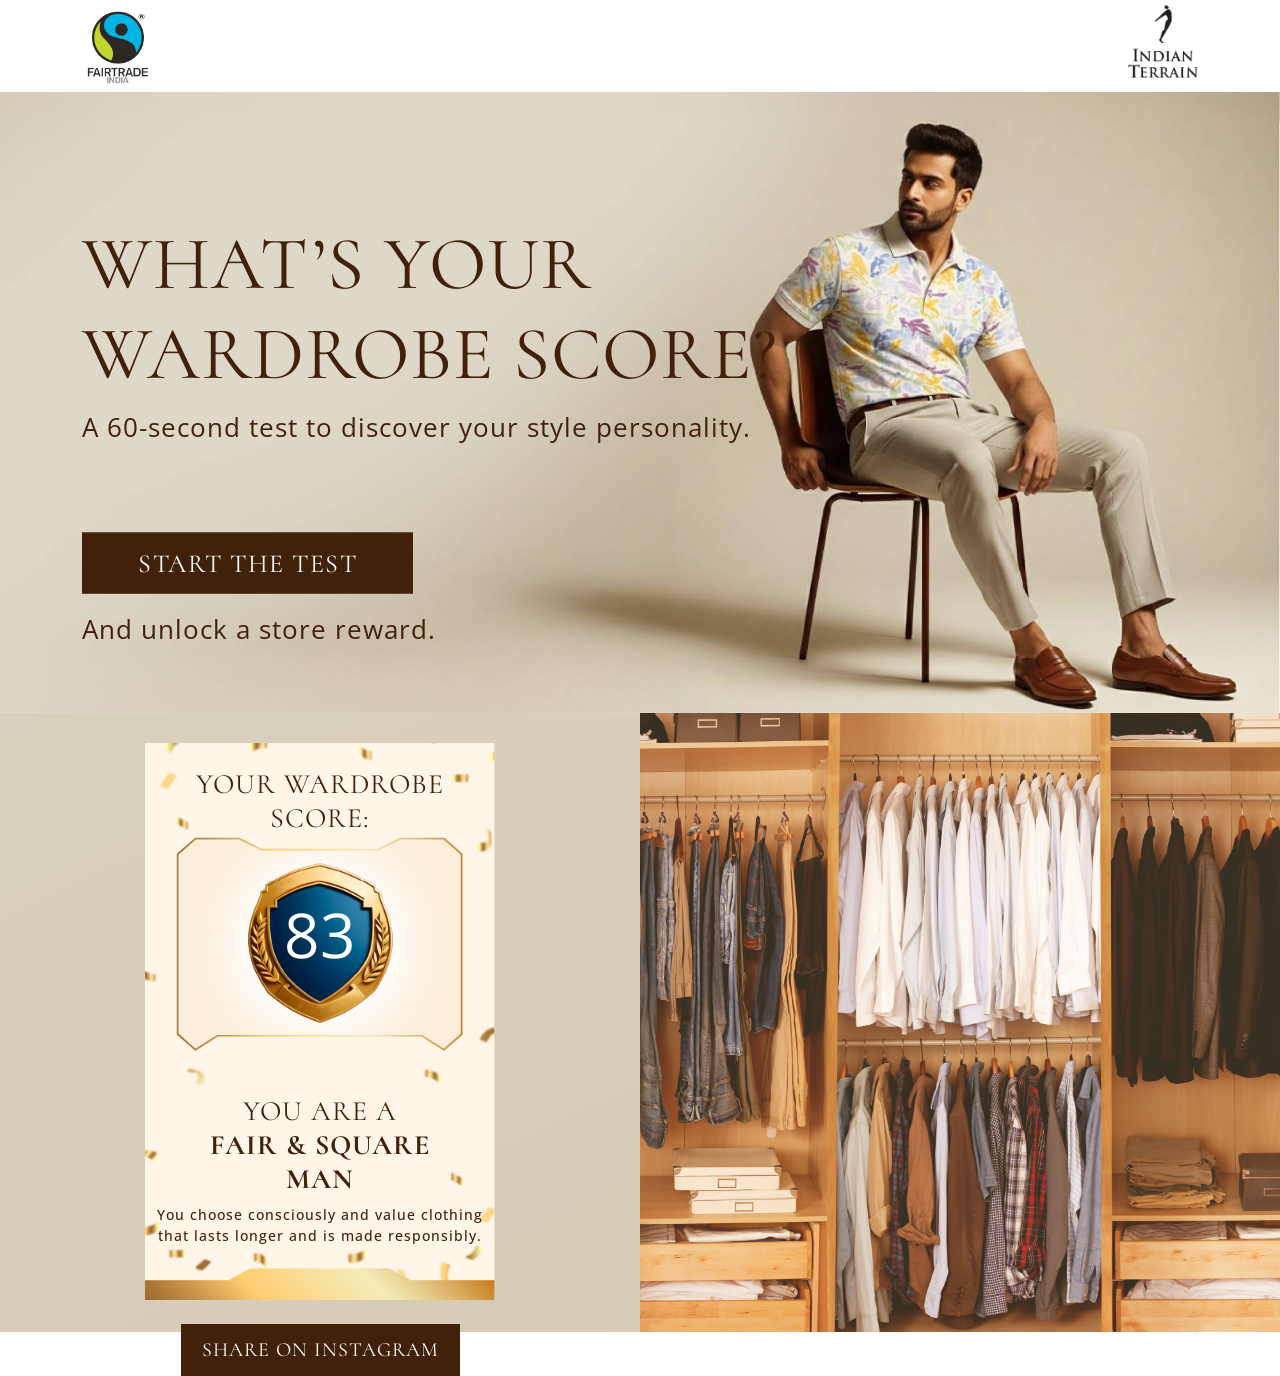
==== index.html @ c653f3ea "1st upload" ====
<!DOCTYPE html>
<html lang="en">

  <head>
    <meta charset="UTF-8">
    <title>Wardrobe Score </title>
    <link href="https://cdn.jsdelivr.net/npm/bootstrap@5.3.8/dist/css/bootstrap.min.css" rel="stylesheet" integrity="sha384-sRIl4kxILFvY47J16cr9ZwB07vP4J8+LH7qKQnuqkuIAvNWLzeN8tE5YBujZqJLB" crossorigin="anonymous">
	<link rel="stylesheet" href="css/style.css">

	<!-- Fonts -->
	<link href="https://fonts.googleapis.com/css2?family=Cormorant:wght@300..700&family=Open+Sans:ital,wght@0,300..800;1,300..800&display=swap" rel="stylesheet">

  </head>
    
  <body>
	<header>
		<div class="container">
			<nav class="row">
				<div class="col-6">
					<img src="img/logo.png" width="" height="" alt="" />
				</div>
				<div class="col-6 text-end">
					<img src="img/logo-india.png" width="" height="" alt="" />
				</div>
			</nav>
		</div>
	</header>

	<section class="banner position-relative">
		<img src="img/banner.jpg" width="" height="" alt="" class="img-fluid" />
		<div class="container">
			<div class="banner-text position-absolute">
				<div class="first-text">
					<h1>WHAT’S YOUR <br>WARDROBE SCORE?</h1>
					<p>A 60-second test to discover your style personality.</p>

					<div>
						<a  class="btn start-btn">START THE TEST</a>
						<p class="mt-3">And unlock a store reward.</p>
					</div>
				</div>
				<div class="qustions" style="display: none;">
					<!-- q1 start -->
					<div class="slide active">
						<h3><span class="number">1.</span> HOW OFTEN DO YOU REPEAT OUTFITS?</h3>
						<form>
							<label>
								<input type="radio" name="Q_1" value=""/>
								<span>Rarely</span>
							</label>
							<label>
								<input type="radio" name="Q_1" value=""/>
								<span>Often</span>
							</label>
							<label>
								<input type="radio" name="Q_1" value=""/>
								<span>Sometimes</span>
							</label>
							<label>
								<input type="radio" name="Q_1" value=""/>
								<span>I repeat my favourites all the time</span>
							</label>
						</form>
					</div>

					<!-- q2 start -->
					<div class="slide">
						<h3><span class="number">2.</span> WHEN BUYING CLOTHES, WHAT MATTERS MOST?</h3>
						<form>
							<label>
								<input type="radio" name="Q_2" value=""/>
								<span>Rarely</span>
							</label>
							<label>
								<input type="radio" name="Q_2" value=""/>
								<span>Often</span>
							</label>
							<label>
								<input type="radio" name="Q_2" value=""/>
								<span>Sometimes</span>
							</label>
							<label>
								<input type="radio" name="Q_2" value=""/>
								<span>I repeat my favourites all the time</span>
							</label>
						</form>
					</div>

					<!-- q3 start -->
					<div class="slide">
						<h3><span class="number">3.</span> WHEN BUYING CLOTHES, WHAT MATTERS MOST?</h3>
						<form>
							<label>
								<input type="radio" name="Q_3" value=""/>
								<span>Rarely</span>
							</label>
							<label>
								<input type="radio" name="Q_3" value=""/>
								<span>Often</span>
							</label>
							<label>
								<input type="radio" name="Q_3" value=""/>
								<span>Sometimes</span>
							</label>
							<label>
								<input type="radio" name="Q_3" value=""/>
								<span>I repeat my favourites all the time</span>
							</label>
						</form>
					</div>

					<!-- q4 start -->
					<div class="slide">
						<h3><span class="number">4.</span> WHEN BUYING CLOTHES, WHAT MATTERS MOST?</h3>
						<form>
							<label>
								<input type="radio" name="Q_4" value=""/>
								<span>Rarely</span>
							</label>
							<label>
								<input type="radio" name="Q_4" value=""/>
								<span>Often</span>
							</label>
							<label>
								<input type="radio" name="Q_4" value=""/>
								<span>Sometimes</span>
							</label>
							<label>
								<input type="radio" name="Q_4" value=""/>
								<span>I repeat my favourites all the time</span>
							</label>
						</form>
					</div>

					<!-- q5 start -->
					<div class="slide">
						<h3><span class="number">5.</span> WHEN BUYING CLOTHES, WHAT MATTERS MOST?</h3>
						<form>
							<label>
								<input type="radio" name="Q_5" value=""/>
								<span>Rarely</span>
							</label>
							<label>
								<input type="radio" name="Q_5" value=""/>
								<span>Often</span>
							</label>
							<label>
								<input type="radio" name="Q_5" value=""/>
								<span>Sometimes</span>
							</label>
							<label>
								<input type="radio" name="Q_5" value=""/>
								<span>I repeat my favourites all the time</span>
							</label>
						</form>
					</div>
					<a class="btn" id="prev">Previous</a>
					<a class="btn" id="next">Next</a>
					<a class="btn" id="result">Show Result</a>
					
				</div>
			</div>
		</div>
	</section>

	<section>
		<div class="container-fluid p-0">
			<div class="row m-0 ">
				<div class="col-sm-6 p-0 score">
					<div class="score-card">
						<div>
							<img src="img/score-card.png" class="img-fluid" width="" height="" alt="" />
							<div  class="top-sec position-absolute ">
								<h3>YOUR WARDROBE <br>SCORE:</h3>
							</div>
							<div class="middle-sec position-absolute ">
								<span class="answer">83</span>
							</div>
							<div class="bottom-sec position-absolute "><h3>YOU ARE A <br><b>FAIR & SQUARE <br>MAN</b></h3>
							<p>You choose consciously and value clothing that lasts longer and is made responsibly.</p></div>
						</div>
						<a class="btn mt-4" >SHARE ON INSTAGRAM</a>
					</div>
					
				</div>
				<div class="col-sm-6 p-0">
					<img src="img/footer-right.jpg" class="img-fluid" width="" height="" alt="" />
				</div>
			</div>
		</div>
	</section>


</body>
<script src="https://ajax.googleapis.com/ajax/libs/jquery/3.7.1/jquery.min.js"></script>
  
  <!-- <script src="https://cdn.jsdelivr.net/npm/bootstrap@5.3.8/dist/js/bootstrap.bundle.min.js" integrity="sha384-FKyoEForCGlyvwx9Hj09JcYn3nv7wiPVlz7YYwJrWVcXK/BmnVDxM+D2scQbITxI" crossorigin="anonymous"></script> -->
  <script src="js/main.js"></script>
</html>
---- css/style.css ----
body {
  font-family: "Open Sans", sans-serif;
  font-optical-sizing: auto;
  font-weight:400;
  font-style: normal;
  color: #42210b;
  letter-spacing: 1px;
}
h1, h2, h3, h4, h5, h6, .btn{
  font-family: "Cormorant", serif;
  font-optical-sizing: auto;
  font-weight: 400;
  font-style: normal;
  text-transform: uppercase;
}
.btn{
  background: #42210b;
  color: #fff;
  padding: 10px 20px;
  border-radius: 0;
  font-size: 20px;
  border: 1px solid #42210b;
}
.btn:hover{
  background: transparent;
  color: #42210b;
  border: 1px solid #42210b;
}

/* header */
header{
  background: #fff;
}
nav{
  padding: 5px 0;
}
nav img{
  width: 70px;
}
.banner-text{
  top: 47%;
  bottom: 0;
  transform: translateY(-50%);
}
.banner-text h1{
  font-size: 75px;
  font-weight: 400;
}
.banner-text p{
  font-size: 26px;
}
.banner-text .btn.start-btn{
  font-size: 26px;
  padding: 10px 55px;
  letter-spacing: 1.5px;
  margin-top: 70px;
}

.banner-text span.number{
  font-size: 42px;
}






form {
  display: flex;
  flex-wrap: wrap;
  flex-direction: column;
  margin: 30px 0 20px 0;
}

label {
  display: flex;
  cursor: pointer;
  font-weight: 500;
  position: relative;
  overflow: hidden;
  margin-bottom: 0.375em;
}
label input {
  position: absolute;
  left: -9999px;
}
label input:checked + span {
  border:1px solid #42210b;
}
label input:checked + span:before {
  box-shadow: inset 0 0 0 8px #42210b;
}
label span {
 display: flex;
  align-items: center;
  padding: 5px 30px;
  border-radius: 0;
  transition: 0.25s ease;
  width: 100%;
  margin-bottom: 15px;
  font-size: 22px;
  font-weight: 300;
  height: 50px;
  /* border:1px solid #ded8c8; */
}
/* label span:hover {
  background-color: #d6d6e5;
} */
label span:before {
  display: flex;
  flex-shrink: 0;
  content: "";
  background-color: #ded8c8;
  width: 15px;
  height: 15px;
  border-radius: 50%;
  margin-right: 0.600em;
  transition: 0.25s ease;
  box-shadow: inset 0 0 0 2px #42210b;
}

.score{
  background: #D8D1BF;
  background: linear-gradient(155deg,rgba(216, 209, 191, 1) 0%, rgba(214, 203, 181, 1) 100%);
  position: relative;
}
.score-card{
  max-width: 350px;
  text-align: center;
  position: absolute;
  top: 30px;
  left: 0;
  right: 0;
  margin: auto;
}
.score-card img{
  width: 100%;
}
.top-sec, .middle-sec, .bottom-sec{
  left: 0;
  right: 0;
}
.top-sec{
  top: 4%;
}
.middle-sec{
  top: 23%;
}
.middle-sec span{
  font-size: 62px;
  color: #fff;
}
.bottom-sec{
  bottom: 18%;
}
.bottom-sec p{
  font-size: 14px;
  font-weight: 500;
}
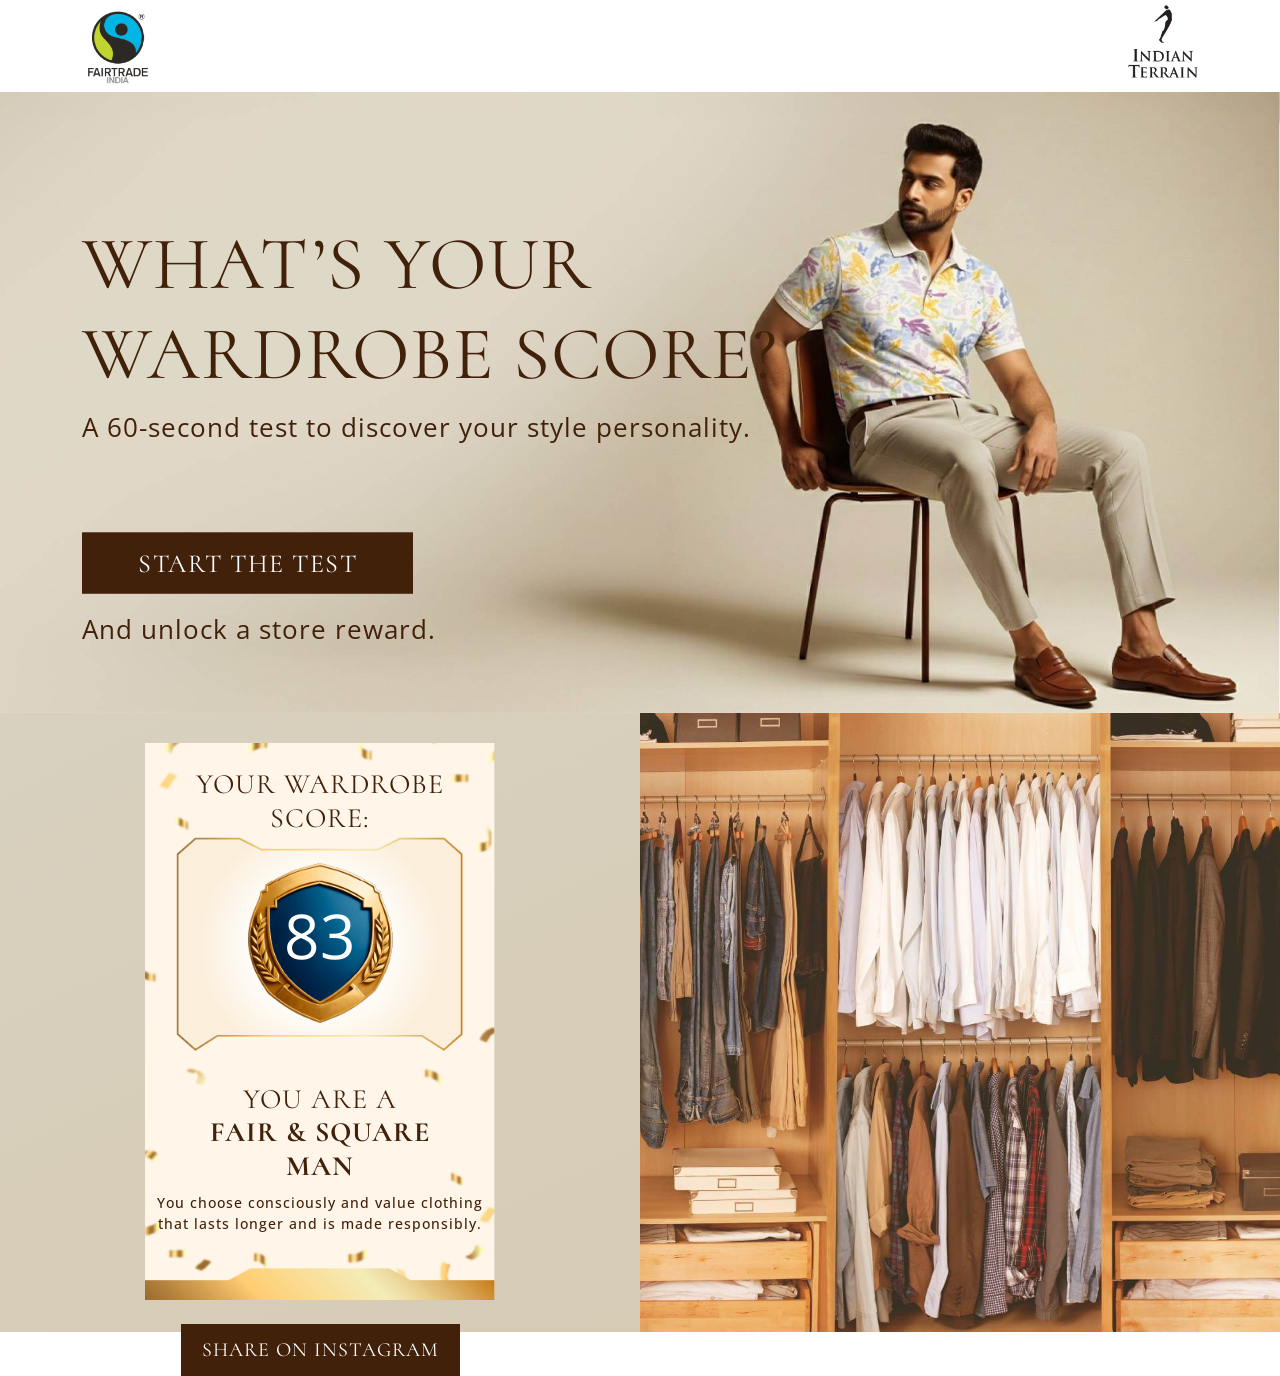
==== commit 27b2c155: "Add files via upload" ====
--- a/index.html
+++ b/index.html
@@ -30,34 +30,35 @@
 		<img src="img/banner.jpg" width="" height="" alt="" class="img-fluid" />
 		<div class="container">
 			<div class="banner-text position-absolute">
-				<div class="first-text">
+				<div id="first-text" class="first-text">
 					<h1>WHAT’S YOUR <br>WARDROBE SCORE?</h1>
 					<p>A 60-second test to discover your style personality.</p>
 
 					<div>
-						<a  class="btn start-btn">START THE TEST</a>
+						<a id="show-q" class="btn start-btn">START THE TEST</a>
 						<p class="mt-3">And unlock a store reward.</p>
 					</div>
 				</div>
-				<div class="qustions" style="display: none;">
+				<div id="qustions" class="qustions" style="display: none;">
+					
 					<!-- q1 start -->
 					<div class="slide active">
 						<h3><span class="number">1.</span> HOW OFTEN DO YOU REPEAT OUTFITS?</h3>
 						<form>
 							<label>
-								<input type="radio" name="Q_1" value=""/>
-								<span>Rarely</span>
-							</label>
-							<label>
-								<input type="radio" name="Q_1" value=""/>
-								<span>Often</span>
-							</label>
-							<label>
-								<input type="radio" name="Q_1" value=""/>
-								<span>Sometimes</span>
-							</label>
-							<label>
-								<input type="radio" name="Q_1" value=""/>
+								<input type="radio" name="Q_1" value="20"/>
+								<span>Rarely</span>
+							</label>
+							<label>
+								<input type="radio" name="Q_1" value="35"/>
+								<span>Often</span>
+							</label>
+							<label>
+								<input type="radio" name="Q_1" value="15"/>
+								<span>Sometimes</span>
+							</label>
+							<label>
+								<input type="radio" name="Q_1" value="30"/>
 								<span>I repeat my favourites all the time</span>
 							</label>
 						</form>
@@ -154,9 +155,10 @@
 							</label>
 						</form>
 					</div>
-					<a class="btn" id="prev">Previous</a>
+
+					<a class="btn" id="prev" style="display: none;">Previous</a>
 					<a class="btn" id="next">Next</a>
-					<a class="btn" id="result">Show Result</a>
+					<a class="btn" id="result" style="display: none;">Show Result</a>
 					
 				</div>
 			</div>
--- a/css/style.css
+++ b/css/style.css
@@ -151,9 +151,9 @@
   color: #fff;
 }
 .bottom-sec{
-  bottom: 18%;
+  bottom: 20%;
 }
 .bottom-sec p{
   font-size: 14px;
   font-weight: 500;
-}+}
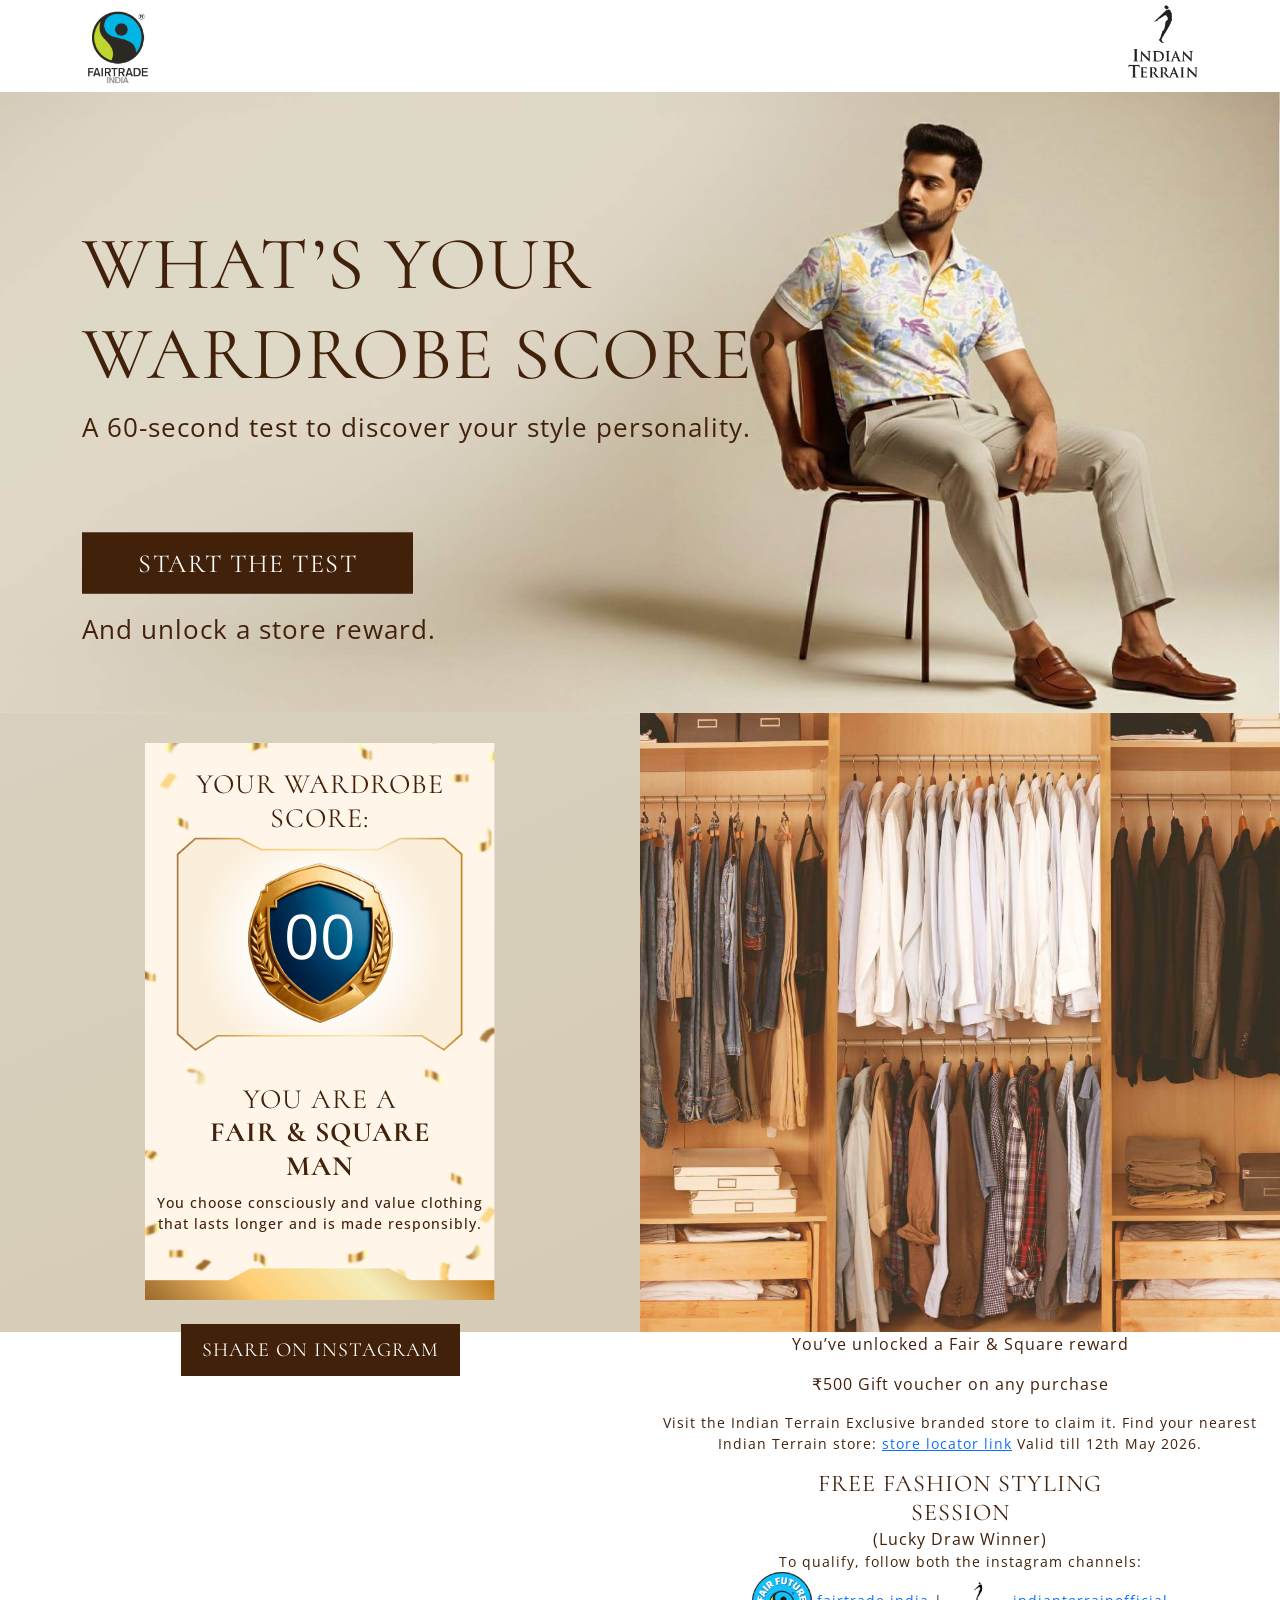
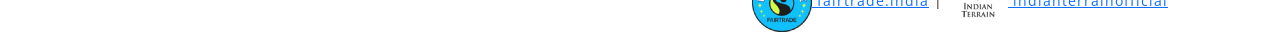
==== commit 4c9a9c12: "Add files via upload" ====
--- a/index.html
+++ b/index.html
@@ -17,10 +17,10 @@
 		<div class="container">
 			<nav class="row">
 				<div class="col-6">
-					<img src="img/logo.png" width="" height="" alt="" />
+					<a href="javascript:;"><img src="img/logo.png" width="" height="" alt="" /></a>
 				</div>
 				<div class="col-6 text-end">
-					<img src="img/logo-india.png" width="" height="" alt="" />
+					<a href="javascript:;"><img src="img/logo-india.png" width="" height="" alt="" /></a>
 				</div>
 			</nav>
 		</div>
@@ -43,119 +43,119 @@
 					
 					<!-- q1 start -->
 					<div class="slide active">
-						<h3><span class="number">1.</span> HOW OFTEN DO YOU REPEAT OUTFITS?</h3>
-						<form>
-							<label>
-								<input type="radio" name="Q_1" value="20"/>
+						<h3><span class="number">1.</span> How often do you repeat outfits?</h3>
+						<form>
+							<label>
+								<input type="radio" name="Q_1" value="8"/>
 								<span>Rarely</span>
 							</label>
 							<label>
-								<input type="radio" name="Q_1" value="35"/>
+								<input type="radio" name="Q_1" value="10"/>
+								<span>Sometimes</span>
+							</label>
+							<label>
+								<input type="radio" name="Q_1" value="13"/>
 								<span>Often</span>
 							</label>
 							<label>
 								<input type="radio" name="Q_1" value="15"/>
+								<span>I repeat my favourites all the time</span>
+							</label>
+						</form>
+					</div>
+
+					<!-- q2 start -->
+					<div class="slide">
+						<h3><span class="number">2.</span> When buying clothes, what matters most?</h3>
+						<form>
+							<label>
+								<input type="radio" name="Q_2" value="9"/>
+								<span>Trend</span>
+							</label>
+							<label>
+								<input type="radio" name="Q_2" value="11"/>
+								<span>Price</span>
+							</label>
+							<label>
+								<input type="radio" name="Q_2" value="14"/>
+								<span>Quality</span>
+							</label>
+							<label>
+								<input type="radio" name="Q_2" value="16"/>
+								<span>Longevity</span>
+							</label>
+						</form>
+					</div>
+
+					<!-- q3 start -->
+					<div class="slide">
+						<h3><span class="number">3.</span> Do you think about how your clothes are made before buying them?</h3>
+						<form>
+							<label>
+								<input type="radio" name="Q_3" value="10"/>
+								<span>Never</span>
+							</label>
+							<label>
+								<input type="radio" name="Q_3" value="12"/>
 								<span>Sometimes</span>
 							</label>
 							<label>
-								<input type="radio" name="Q_1" value="30"/>
-								<span>I repeat my favourites all the time</span>
-							</label>
-						</form>
-					</div>
-
-					<!-- q2 start -->
-					<div class="slide">
-						<h3><span class="number">2.</span> WHEN BUYING CLOTHES, WHAT MATTERS MOST?</h3>
-						<form>
-							<label>
-								<input type="radio" name="Q_2" value=""/>
-								<span>Rarely</span>
-							</label>
-							<label>
-								<input type="radio" name="Q_2" value=""/>
+								<input type="radio" name="Q_3" value="15"/>
 								<span>Often</span>
 							</label>
 							<label>
-								<input type="radio" name="Q_2" value=""/>
-								<span>Sometimes</span>
-							</label>
-							<label>
-								<input type="radio" name="Q_2" value=""/>
-								<span>I repeat my favourites all the time</span>
-							</label>
-						</form>
-					</div>
-
-					<!-- q3 start -->
-					<div class="slide">
-						<h3><span class="number">3.</span> WHEN BUYING CLOTHES, WHAT MATTERS MOST?</h3>
-						<form>
-							<label>
-								<input type="radio" name="Q_3" value=""/>
-								<span>Rarely</span>
-							</label>
-							<label>
-								<input type="radio" name="Q_3" value=""/>
-								<span>Often</span>
-							</label>
-							<label>
-								<input type="radio" name="Q_3" value=""/>
-								<span>Sometimes</span>
-							</label>
-							<label>
-								<input type="radio" name="Q_3" value=""/>
-								<span>I repeat my favourites all the time</span>
+								<input type="radio" name="Q_3" value="17"/>
+								<span>Always</span>
 							</label>
 						</form>
 					</div>
 
 					<!-- q4 start -->
 					<div class="slide">
-						<h3><span class="number">4.</span> WHEN BUYING CLOTHES, WHAT MATTERS MOST?</h3>
-						<form>
-							<label>
-								<input type="radio" name="Q_4" value=""/>
-								<span>Rarely</span>
-							</label>
-							<label>
-								<input type="radio" name="Q_4" value=""/>
-								<span>Often</span>
-							</label>
-							<label>
-								<input type="radio" name="Q_4" value=""/>
-								<span>Sometimes</span>
-							</label>
-							<label>
-								<input type="radio" name="Q_4" value=""/>
-								<span>I repeat my favourites all the time</span>
+						<h3><span class="number">4.</span> Would you invest slightly more in clothing that lasts longer?</h3>
+						<form>
+							<label>
+								<input type="radio" name="Q_4" value="11"/>
+								<span>No</span>
+							</label>
+							<label>
+								<input type="radio" name="Q_4" value="13"/>
+								<span>Maybe</span>
+							</label>
+							<label>
+								<input type="radio" name="Q_4" value="16"/>
+								<span>Yes</span>
+							</label>
+							<label>
+								<input type="radio" name="Q_4" value="18"/>
+								<span>Definitely</span>
 							</label>
 						</form>
 					</div>
 
 					<!-- q5 start -->
 					<div class="slide">
-						<h3><span class="number">5.</span> WHEN BUYING CLOTHES, WHAT MATTERS MOST?</h3>
-						<form>
-							<label>
-								<input type="radio" name="Q_5" value=""/>
-								<span>Rarely</span>
-							</label>
-							<label>
-								<input type="radio" name="Q_5" value=""/>
-								<span>Often</span>
-							</label>
-							<label>
-								<input type="radio" name="Q_5" value=""/>
-								<span>Sometimes</span>
-							</label>
-							<label>
-								<input type="radio" name="Q_5" value=""/>
-								<span>I repeat my favourites all the time</span>
-							</label>
-						</form>
-					</div>
-
+						<h3><span class="number">5.</span> Your shopping style is closest to:</h3>
+						<form>
+							<label>
+								<input type="radio" name="Q_5" value="12"/>
+								<span>Impulsive</span>
+							</label>
+							<label>
+								<input type="radio" name="Q_5" value="14"/>
+								<span>Trend driven</span>
+							</label>
+							<label>
+								<input type="radio" name="Q_5" value="17"/>
+								<span>Thoughtful</span>
+							</label>
+							<label>
+								<input type="radio" name="Q_5" value="20"/>
+								<span>Intentional</span>
+							</label>
+						</form>
+					</div>
+					<p id="error-msg" class="error"></p>
 					<a class="btn" id="prev" style="display: none;">Previous</a>
 					<a class="btn" id="next">Next</a>
 					<a class="btn" id="result" style="display: none;">Show Result</a>
@@ -176,21 +176,37 @@
 								<h3>YOUR WARDROBE <br>SCORE:</h3>
 							</div>
 							<div class="middle-sec position-absolute ">
-								<span class="answer">83</span>
+								<span id="answer" class="answer">00</span>
 							</div>
-							<div class="bottom-sec position-absolute "><h3>YOU ARE A <br><b>FAIR & SQUARE <br>MAN</b></h3>
+							<div class="bottom-sec position-absolute "><h3>YOU ARE A <br><span><b>FAIR & SQUARE <br>MAN</b></span></h3>
 							<p>You choose consciously and value clothing that lasts longer and is made responsibly.</p></div>
 						</div>
-						<a class="btn mt-4" >SHARE ON INSTAGRAM</a>
+						<a id="share-instagram" class="btn mt-4" >SHARE ON INSTAGRAM</a>
 					</div>
 					
 				</div>
-				<div class="col-sm-6 p-0">
+				<div class="col-sm-6 p-0 position-relative">
 					<img src="img/footer-right.jpg" class="img-fluid" width="" height="" alt="" />
+					<div class="square-reward text-center position-absolute">
+						<p>You’ve unlocked a <span class="reward">Fair & Square reward</span></p>
+						<p class="border-div"><span class="ruppee">₹500</span> Gift voucher on any purchase</p>
+						<p class="small">Visit the Indian Terrain Exclusive branded store to claim it. Find your nearest Indian Terrain store: <a href="javascript:;">store locator link</a> Valid till 12th May 2026.</p>
+						<div class="free">
+							<h4 class="m-0">FREE FASHION STYLING <br>SESSION</h4>
+							<p class="m-0">(Lucky Draw Winner)</p>
+						</div>
+						<p class="small mb-0">To qualify, follow both the instagram channels:</p>
+						<p class="small icons">
+							<a href="javascript:;"><img src="img/icon-1.png" width="" height="" alt="" class="img-fluid" /> fairtrade.india</a> | 
+							<a href="javascript:;"><img src="img/icon-2.png" width="" height="" alt="" class="img-fluid" /> indianterrainofficial</a>
+						</p>
+					</div>
 				</div>
 			</div>
 		</div>
 	</section>
+
+	
 
 
 </body>
--- a/css/style.css
+++ b/css/style.css
@@ -63,8 +63,6 @@
 
 
 
-
-
 form {
   display: flex;
   flex-wrap: wrap;
@@ -119,6 +117,12 @@
   box-shadow: inset 0 0 0 2px #42210b;
 }
 
+.slide{
+  display: none;
+}
+.slide.active{
+  display: block;
+}
 .score{
   background: #D8D1BF;
   background: linear-gradient(155deg,rgba(216, 209, 191, 1) 0%, rgba(214, 203, 181, 1) 100%);
@@ -156,4 +160,4 @@
 .bottom-sec p{
   font-size: 14px;
   font-weight: 500;
-}
+}
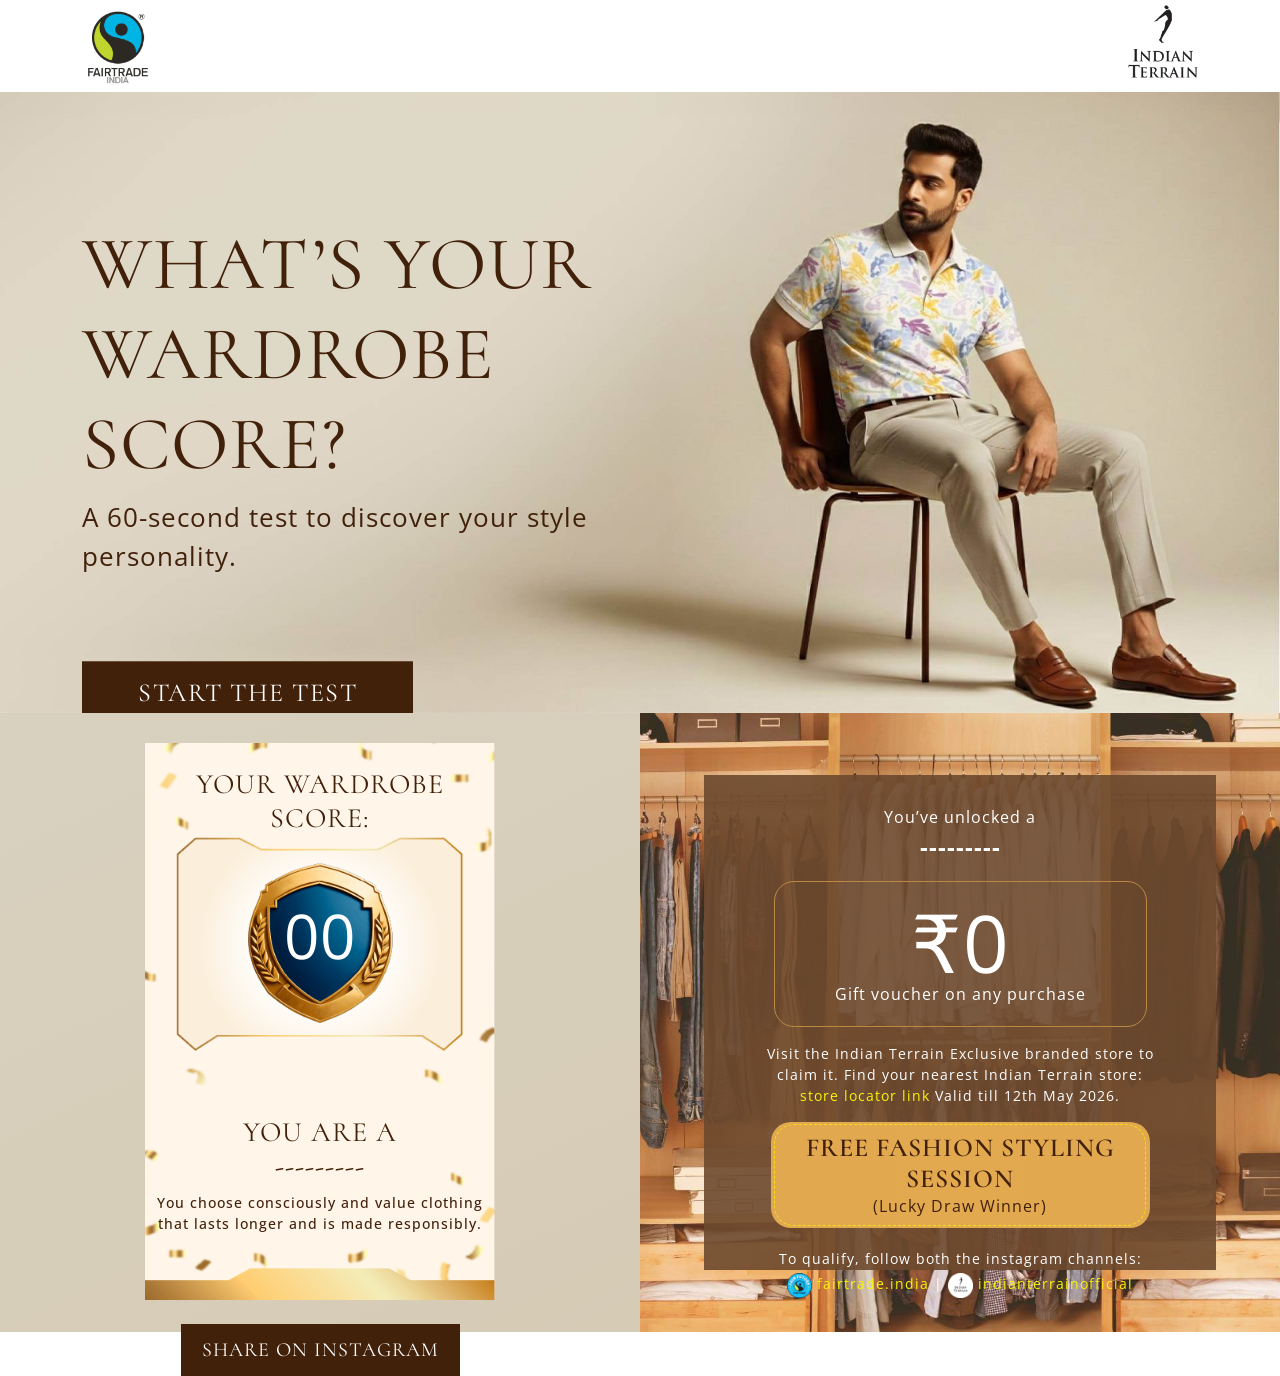
==== commit 28b8ac1c: "Add files via upload" ====
--- a/index.html
+++ b/index.html
@@ -3,6 +3,7 @@
 
   <head>
     <meta charset="UTF-8">
+	<meta name="viewport" content="width=device-width, initial-scale=1">
     <title>Wardrobe Score </title>
     <link href="https://cdn.jsdelivr.net/npm/bootstrap@5.3.8/dist/css/bootstrap.min.css" rel="stylesheet" integrity="sha384-sRIl4kxILFvY47J16cr9ZwB07vP4J8+LH7qKQnuqkuIAvNWLzeN8tE5YBujZqJLB" crossorigin="anonymous">
 	<link rel="stylesheet" href="css/style.css">
@@ -178,7 +179,7 @@
 							<div class="middle-sec position-absolute ">
 								<span id="answer" class="answer">00</span>
 							</div>
-							<div class="bottom-sec position-absolute "><h3>YOU ARE A <br><span><b>FAIR & SQUARE <br>MAN</b></span></h3>
+							<div class="bottom-sec position-absolute "><h3>YOU ARE A <br><b><span id="type">---------</span></b></h3>
 							<p>You choose consciously and value clothing that lasts longer and is made responsibly.</p></div>
 						</div>
 						<a id="share-instagram" class="btn mt-4" >SHARE ON INSTAGRAM</a>
@@ -188,14 +189,14 @@
 				<div class="col-sm-6 p-0 position-relative">
 					<img src="img/footer-right.jpg" class="img-fluid" width="" height="" alt="" />
 					<div class="square-reward text-center position-absolute">
-						<p>You’ve unlocked a <span class="reward">Fair & Square reward</span></p>
-						<p class="border-div"><span class="ruppee">₹500</span> Gift voucher on any purchase</p>
+						<p>You’ve unlocked a <span class="reward" id="reward">---------</span></p>
+						<p class="border-div"><span id="ruppee" class="ruppee">₹0</span> Gift voucher on any purchase</p>
 						<p class="small">Visit the Indian Terrain Exclusive branded store to claim it. Find your nearest Indian Terrain store: <a href="javascript:;">store locator link</a> Valid till 12th May 2026.</p>
 						<div class="free">
 							<h4 class="m-0">FREE FASHION STYLING <br>SESSION</h4>
 							<p class="m-0">(Lucky Draw Winner)</p>
 						</div>
-						<p class="small mb-0">To qualify, follow both the instagram channels:</p>
+						<p class="small mb-1">To qualify, follow both the instagram channels:</p>
 						<p class="small icons">
 							<a href="javascript:;"><img src="img/icon-1.png" width="" height="" alt="" class="img-fluid" /> fairtrade.india</a> | 
 							<a href="javascript:;"><img src="img/icon-2.png" width="" height="" alt="" class="img-fluid" /> indianterrainofficial</a>
--- a/css/style.css
+++ b/css/style.css
@@ -41,6 +41,7 @@
   top: 47%;
   bottom: 0;
   transform: translateY(-50%);
+  width: 50%;
 }
 .banner-text h1{
   font-size: 75px;
@@ -91,7 +92,7 @@
 label span {
  display: flex;
   align-items: center;
-  padding: 5px 30px;
+  padding: 5px 0px 5px 30px;
   border-radius: 0;
   transition: 0.25s ease;
   width: 100%;
@@ -116,13 +117,18 @@
   transition: 0.25s ease;
   box-shadow: inset 0 0 0 2px #42210b;
 }
-
+.error{
+  color: red;
+  font-size: 16px !important;
+  margin-top: 0;
+}
 .slide{
   display: none;
 }
 .slide.active{
   display: block;
 }
+
 .score{
   background: #D8D1BF;
   background: linear-gradient(155deg,rgba(216, 209, 191, 1) 0%, rgba(214, 203, 181, 1) 100%);
@@ -160,4 +166,70 @@
 .bottom-sec p{
   font-size: 14px;
   font-weight: 500;
+}
+
+.square-reward{
+  background: rgb(109 74 46 / 90%);
+  top: 0;
+  bottom: 0;
+  left: 0;
+  right: 0;
+  margin: auto;
+  width: 80%;
+  height: 80%;
+  padding: 30px 55px;
+  color: #fff;
+}
+.reward{
+  display: block;
+  font-size: 24px;
+  font-weight: 700;
+}
+.square-reward p a{
+  color: #f8f702;
+  text-decoration: none;
+}
+.border-div{
+  border: 1px solid #bc8943;
+  border-radius: 20px;
+  display: inline-block; 
+  padding: 20px 60px 20px 60px;
+}
+.ruppee{
+  display: block;
+  font-size: 80px;
+  line-height: 1;
+}
+.free{
+  background: #E1A84F;
+  background: linear-gradient(90deg, rgba(225, 168, 79, 1) 0%, rgba(226, 169, 79, 1) 50%, rgba(225, 168, 79, 1) 100%);
+  border-radius: 20px;
+  display: inline-block;
+  padding: 10px 35px;
+  margin-bottom: 20px;
+  position: relative;
+}
+.free::before{
+  content: "";
+  border: 1px dashed #f8f702;
+  position: absolute;
+  width: 98%;
+  height: 96%;
+  left: 1%;
+  right: 1%;
+  top: 2%;
+  bottom: 1%;
+  border-radius: 20px;
+  opacity: 0.7
+}
+.free h4{
+  font-size: 26px;
+  color: #42210b;
+  font-weight: 600;
+}
+.free p{
+  color: #42210b;
+}
+.icons img{
+  width: 25px;
 }
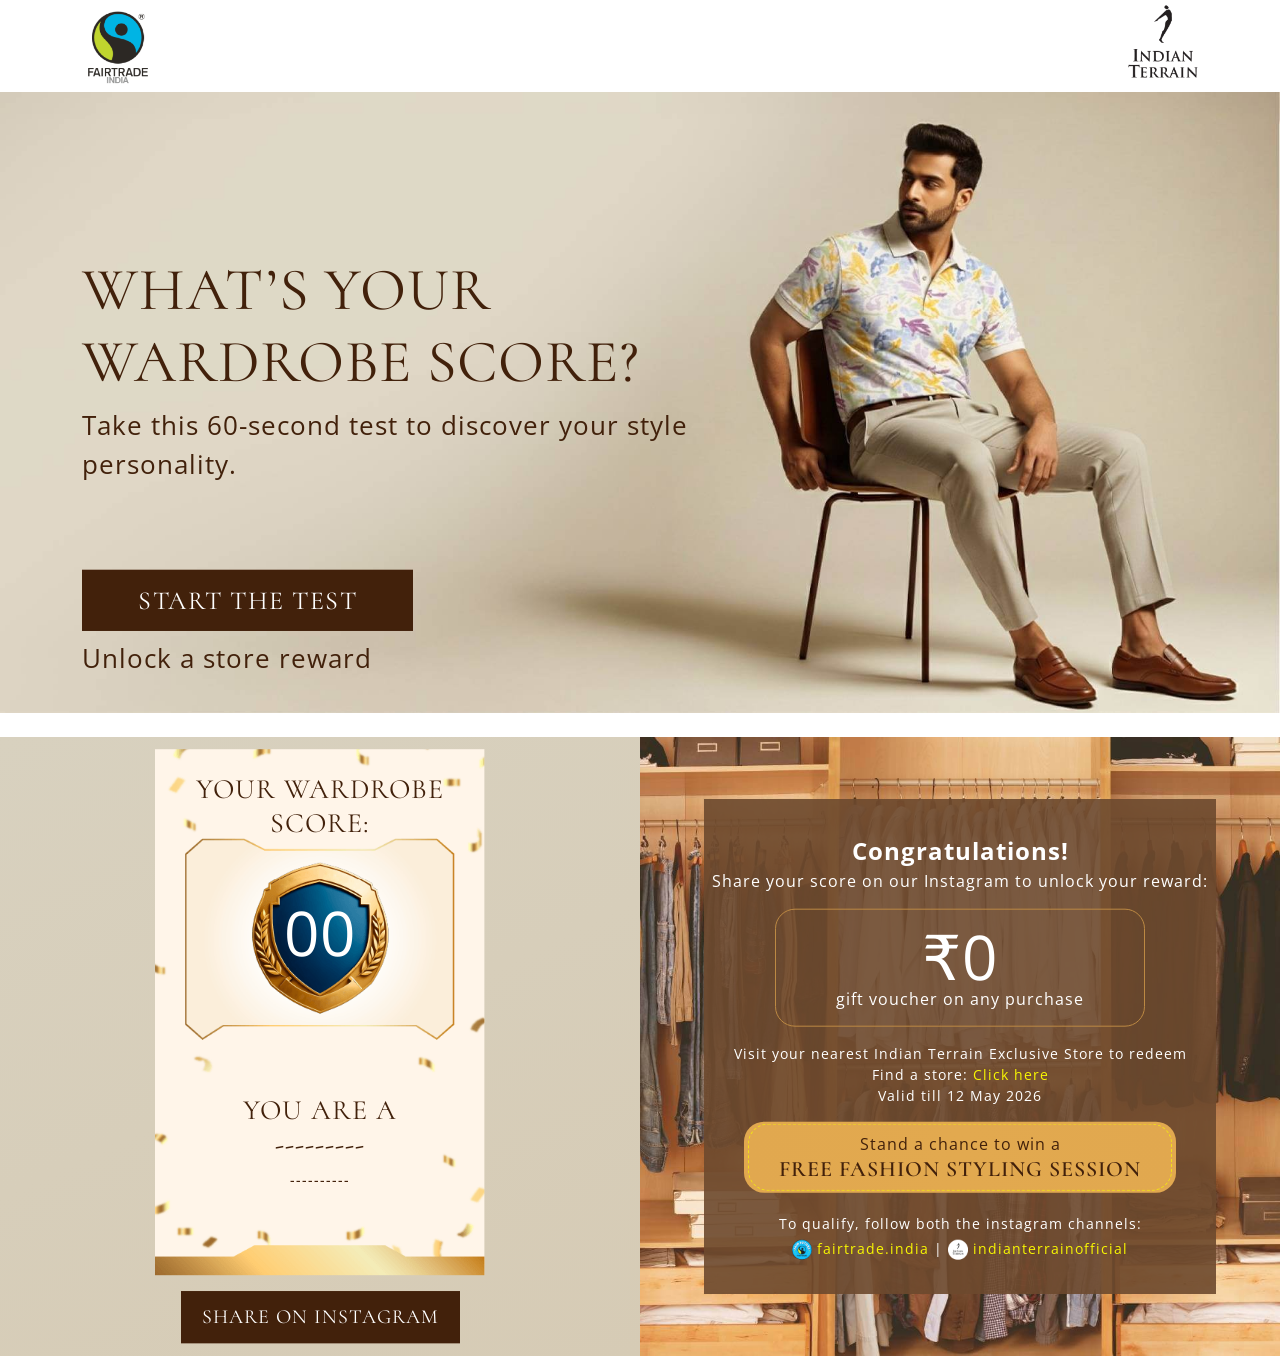
==== commit 5035a66e: "Add files via upload" ====
--- a/index.html
+++ b/index.html
@@ -1,24 +1,27 @@
-<!DOCTYPE html>
+﻿<!DOCTYPE html>
 <html lang="en">
 
-  <head>
-    <meta charset="UTF-8">
+<head>
+	<meta charset="UTF-8">
 	<meta name="viewport" content="width=device-width, initial-scale=1">
-    <title>Wardrobe Score </title>
-    <link href="https://cdn.jsdelivr.net/npm/bootstrap@5.3.8/dist/css/bootstrap.min.css" rel="stylesheet" integrity="sha384-sRIl4kxILFvY47J16cr9ZwB07vP4J8+LH7qKQnuqkuIAvNWLzeN8tE5YBujZqJLB" crossorigin="anonymous">
+	<title>Wardrobe Score </title>
+	<link href="https://cdn.jsdelivr.net/npm/bootstrap@5.3.8/dist/css/bootstrap.min.css" rel="stylesheet"
+		integrity="sha384-sRIl4kxILFvY47J16cr9ZwB07vP4J8+LH7qKQnuqkuIAvNWLzeN8tE5YBujZqJLB" crossorigin="anonymous">
 	<link rel="stylesheet" href="css/style.css">
 
 	<!-- Fonts -->
-	<link href="https://fonts.googleapis.com/css2?family=Cormorant:wght@300..700&family=Open+Sans:ital,wght@0,300..800;1,300..800&display=swap" rel="stylesheet">
-
-  </head>
-    
-  <body>
+	<link
+		href="https://fonts.googleapis.com/css2?family=Cormorant:wght@300..700&family=Open+Sans:ital,wght@0,300..800;1,300..800&display=swap"
+		rel="stylesheet">
+
+</head>
+
+<body>
 	<header>
 		<div class="container">
 			<nav class="row">
 				<div class="col-6">
-					<a href="javascript:;"><img src="img/logo.png" width="" height="" alt="" /></a>
+					<a href="index.html"><img src="img/logo.png" width="" height="" alt="" /></a>
 				</div>
 				<div class="col-6 text-end">
 					<a href="javascript:;"><img src="img/logo-india.png" width="" height="" alt="" /></a>
@@ -28,38 +31,43 @@
 	</header>
 
 	<section class="banner position-relative">
-		<img src="img/banner.jpg" width="" height="" alt="" class="img-fluid" />
+		<div class="">
+			<img src="img/banner.jpg" width="" height="" alt="" class="img-fluid banner-img hide-mobile" />
+			<img src="img/banner-mobile.jpg" width="" height="" alt=""
+				class="img-fluid banner-img hide-desktop mobile-img" />
+		</div>
 		<div class="container">
-			<div class="banner-text position-absolute">
+			<div class="banner-text position-absolute top-50 translate-middle-y">
 				<div id="first-text" class="first-text">
 					<h1>WHAT’S YOUR <br>WARDROBE SCORE?</h1>
-					<p>A 60-second test to discover your style personality.</p>
+					<p>Take this 60-second test to discover your style personality.</p>
+					<p></p>
 
 					<div>
 						<a id="show-q" class="btn start-btn">START THE TEST</a>
-						<p class="mt-3">And unlock a store reward.</p>
+						<p class="mt-2">Unlock a store reward</p>
 					</div>
 				</div>
 				<div id="qustions" class="qustions" style="display: none;">
-					
+
 					<!-- q1 start -->
 					<div class="slide active">
 						<h3><span class="number">1.</span> How often do you repeat outfits?</h3>
 						<form>
 							<label>
-								<input type="radio" name="Q_1" value="8"/>
+								<input type="radio" name="Q_1" value="8" />
 								<span>Rarely</span>
 							</label>
 							<label>
-								<input type="radio" name="Q_1" value="10"/>
+								<input type="radio" name="Q_1" value="10" />
 								<span>Sometimes</span>
 							</label>
 							<label>
-								<input type="radio" name="Q_1" value="13"/>
+								<input type="radio" name="Q_1" value="13" />
 								<span>Often</span>
 							</label>
 							<label>
-								<input type="radio" name="Q_1" value="15"/>
+								<input type="radio" name="Q_1" value="15" />
 								<span>I repeat my favourites all the time</span>
 							</label>
 						</form>
@@ -70,19 +78,19 @@
 						<h3><span class="number">2.</span> When buying clothes, what matters most?</h3>
 						<form>
 							<label>
-								<input type="radio" name="Q_2" value="9"/>
+								<input type="radio" name="Q_2" value="9" />
 								<span>Trend</span>
 							</label>
 							<label>
-								<input type="radio" name="Q_2" value="11"/>
+								<input type="radio" name="Q_2" value="11" />
 								<span>Price</span>
 							</label>
 							<label>
-								<input type="radio" name="Q_2" value="14"/>
+								<input type="radio" name="Q_2" value="14" />
 								<span>Quality</span>
 							</label>
 							<label>
-								<input type="radio" name="Q_2" value="16"/>
+								<input type="radio" name="Q_2" value="16" />
 								<span>Longevity</span>
 							</label>
 						</form>
@@ -90,22 +98,22 @@
 
 					<!-- q3 start -->
 					<div class="slide">
-						<h3><span class="number">3.</span> Do you think about how your clothes are made before buying them?</h3>
-						<form>
-							<label>
-								<input type="radio" name="Q_3" value="10"/>
+						<h3><span class="number">3.</span> Have you ever checked where your clothes were made?</h3>
+						<form>
+							<label>
+								<input type="radio" name="Q_3" value="10" />
 								<span>Never</span>
 							</label>
 							<label>
-								<input type="radio" name="Q_3" value="12"/>
+								<input type="radio" name="Q_3" value="12" />
 								<span>Sometimes</span>
 							</label>
 							<label>
-								<input type="radio" name="Q_3" value="15"/>
+								<input type="radio" name="Q_3" value="15" />
 								<span>Often</span>
 							</label>
 							<label>
-								<input type="radio" name="Q_3" value="17"/>
+								<input type="radio" name="Q_3" value="17" />
 								<span>Always</span>
 							</label>
 						</form>
@@ -113,22 +121,23 @@
 
 					<!-- q4 start -->
 					<div class="slide">
-						<h3><span class="number">4.</span> Would you invest slightly more in clothing that lasts longer?</h3>
-						<form>
-							<label>
-								<input type="radio" name="Q_4" value="11"/>
+						<h3><span class="number">4.</span> Would you invest slightly more in clothing that lasts longer?
+						</h3>
+						<form>
+							<label>
+								<input type="radio" name="Q_4" value="11" />
 								<span>No</span>
 							</label>
 							<label>
-								<input type="radio" name="Q_4" value="13"/>
+								<input type="radio" name="Q_4" value="13" />
 								<span>Maybe</span>
 							</label>
 							<label>
-								<input type="radio" name="Q_4" value="16"/>
+								<input type="radio" name="Q_4" value="16" />
 								<span>Yes</span>
 							</label>
 							<label>
-								<input type="radio" name="Q_4" value="18"/>
+								<input type="radio" name="Q_4" value="18" />
 								<span>Definitely</span>
 							</label>
 						</form>
@@ -139,19 +148,19 @@
 						<h3><span class="number">5.</span> Your shopping style is closest to:</h3>
 						<form>
 							<label>
-								<input type="radio" name="Q_5" value="12"/>
+								<input type="radio" name="Q_5" value="12" />
 								<span>Impulsive</span>
 							</label>
 							<label>
-								<input type="radio" name="Q_5" value="14"/>
+								<input type="radio" name="Q_5" value="14" />
 								<span>Trend driven</span>
 							</label>
 							<label>
-								<input type="radio" name="Q_5" value="17"/>
+								<input type="radio" name="Q_5" value="17" />
 								<span>Thoughtful</span>
 							</label>
 							<label>
-								<input type="radio" name="Q_5" value="20"/>
+								<input type="radio" name="Q_5" value="20" />
 								<span>Intentional</span>
 							</label>
 						</form>
@@ -160,59 +169,73 @@
 					<a class="btn" id="prev" style="display: none;">Previous</a>
 					<a class="btn" id="next">Next</a>
 					<a class="btn" id="result" style="display: none;">Show Result</a>
-					
+
 				</div>
 			</div>
 		</div>
 	</section>
 
-	<section>
+	<section class="result-page">
 		<div class="container-fluid p-0">
 			<div class="row m-0 ">
 				<div class="col-sm-6 p-0 score">
-					<div class="score-card">
-						<div>
-							<img src="img/score-card.png" class="img-fluid" width="" height="" alt="" />
-							<div  class="top-sec position-absolute ">
+					<div class="score-card position-absolute top-50 start-0 end-0 translate-middle-y">
+
+						<div class="card-div">
+							<img src="[data-uri]" class="img-fluid" width="" height="" alt="" />
+							<div class="top-sec position-absolute ">
 								<h3>YOUR WARDROBE <br>SCORE:</h3>
 							</div>
 							<div class="middle-sec position-absolute ">
 								<span id="answer" class="answer">00</span>
 							</div>
-							<div class="bottom-sec position-absolute "><h3>YOU ARE A <br><b><span id="type">---------</span></b></h3>
-							<p>You choose consciously and value clothing that lasts longer and is made responsibly.</p></div>
+							<div class="bottom-sec position-absolute ">
+								<h3>YOU ARE A <br><b><span id="type">---------</span></b></h3>
+								<p id="reward">----------</p>
+							</div>
 						</div>
-						<a id="share-instagram" class="btn mt-4" >SHARE ON INSTAGRAM</a>
-					</div>
-					
+
+						<a id="share-instagram" class="btn mt-3 share-instagram">SHARE ON INSTAGRAM</a>
+					</div>
+
 				</div>
 				<div class="col-sm-6 p-0 position-relative">
-					<img src="img/footer-right.jpg" class="img-fluid" width="" height="" alt="" />
+					<img src="img/footer-right.jpg" class="img-fluid hide-mobile" width="" height="" alt="" />
 					<div class="square-reward text-center position-absolute">
-						<p>You’ve unlocked a <span class="reward" id="reward">---------</span></p>
-						<p class="border-div"><span id="ruppee" class="ruppee">₹0</span> Gift voucher on any purchase</p>
-						<p class="small">Visit the Indian Terrain Exclusive branded store to claim it. Find your nearest Indian Terrain store: <a href="javascript:;">store locator link</a> Valid till 12th May 2026.</p>
-						<div class="free">
-							<h4 class="m-0">FREE FASHION STYLING <br>SESSION</h4>
-							<p class="m-0">(Lucky Draw Winner)</p>
+						<div class="position-absolute top-50 start-0 end-0 translate-middle-y p-2">
+							<p><span class="reward">Congratulations!</span> Share your score on our Instagram to unlock
+								your reward:</p>
+							<p class="border-div"><span id="ruppee" class="ruppee">₹0</span> gift voucher on any
+								purchase</p>
+							<p class="small ">Visit your nearest Indian Terrain Exclusive Store to redeem<br>
+								Find a store: <a href="https://www.indianterrain.com/pages/store-locator"
+									target="_blank">
+									Click here
+								</a> <br> Valid till 12 May 2026</p>
+							<div class="free">
+								<p class="m-0">Stand a chance to win a</p>
+								<h4 class="m-0">FREE FASHION STYLING SESSION</h4>
+							</div>
+							<p class="small mb-1">To qualify, follow both the instagram channels:</p>
+							<p class="small icons mb-0">
+								<a href="javascript:;"><img src="img/icon-1.png" width="" height="" alt=""
+										class="img-fluid" /> fairtrade.india</a> |
+								<a href="javascript:;"><img src="img/icon-2.png" width="" height="" alt=""
+										class="img-fluid" /> indianterrainofficial</a>
+							</p>
 						</div>
-						<p class="small mb-1">To qualify, follow both the instagram channels:</p>
-						<p class="small icons">
-							<a href="javascript:;"><img src="img/icon-1.png" width="" height="" alt="" class="img-fluid" /> fairtrade.india</a> | 
-							<a href="javascript:;"><img src="img/icon-2.png" width="" height="" alt="" class="img-fluid" /> indianterrainofficial</a>
-						</p>
 					</div>
 				</div>
 			</div>
 		</div>
 	</section>
 
-	
+
 
 
 </body>
 <script src="https://ajax.googleapis.com/ajax/libs/jquery/3.7.1/jquery.min.js"></script>
-  
-  <!-- <script src="https://cdn.jsdelivr.net/npm/bootstrap@5.3.8/dist/js/bootstrap.bundle.min.js" integrity="sha384-FKyoEForCGlyvwx9Hj09JcYn3nv7wiPVlz7YYwJrWVcXK/BmnVDxM+D2scQbITxI" crossorigin="anonymous"></script> -->
-  <script src="js/main.js"></script>
-</html>
+<script src="https://cdn.jsdelivr.net/npm/html2canvas@1.4.1/dist/html2canvas.min.js"></script>
+<script src="js/main.js"></script>
+
+</html>
--- a/css/style.css
+++ b/css/style.css
@@ -1,19 +1,27 @@
 body {
   font-family: "Open Sans", sans-serif;
   font-optical-sizing: auto;
-  font-weight:400;
+  font-weight: 400;
   font-style: normal;
   color: #42210b;
   letter-spacing: 1px;
 }
-h1, h2, h3, h4, h5, h6, .btn{
+
+h1,
+h2,
+h3,
+h4,
+h5,
+h6,
+.btn {
   font-family: "Cormorant", serif;
   font-optical-sizing: auto;
   font-weight: 400;
   font-style: normal;
   text-transform: uppercase;
 }
-.btn{
+
+.btn {
   background: #42210b;
   color: #fff;
   padding: 10px 20px;
@@ -21,43 +29,50 @@
   font-size: 20px;
   border: 1px solid #42210b;
 }
-.btn:hover{
+
+.btn:hover {
   background: transparent;
   color: #42210b;
   border: 1px solid #42210b;
 }
 
 /* header */
-header{
+header {
   background: #fff;
 }
-nav{
+
+nav {
   padding: 5px 0;
 }
-nav img{
+
+nav img {
   width: 70px;
 }
-.banner-text{
+
+.banner-text {
   top: 47%;
   bottom: 0;
   transform: translateY(-50%);
-  width: 50%;
-}
-.banner-text h1{
+  width: 53%;
+}
+
+.banner-text h1 {
   font-size: 75px;
   font-weight: 400;
 }
-.banner-text p{
+
+.banner-text p {
   font-size: 26px;
 }
-.banner-text .btn.start-btn{
+
+.banner-text .btn.start-btn {
   font-size: 26px;
   padding: 10px 55px;
   letter-spacing: 1.5px;
   margin-top: 70px;
 }
 
-.banner-text span.number{
+.banner-text span.number {
   font-size: 42px;
 }
 
@@ -79,18 +94,22 @@
   overflow: hidden;
   margin-bottom: 0.375em;
 }
+
 label input {
   position: absolute;
   left: -9999px;
 }
-label input:checked + span {
-  border:1px solid #42210b;
-}
-label input:checked + span:before {
+
+label input:checked+span {
+  border: 1px solid #42210b;
+}
+
+label input:checked+span:before {
   box-shadow: inset 0 0 0 8px #42210b;
 }
+
 label span {
- display: flex;
+  display: flex;
   align-items: center;
   padding: 5px 0px 5px 30px;
   border-radius: 0;
@@ -102,6 +121,7 @@
   height: 50px;
   /* border:1px solid #ded8c8; */
 }
+
 /* label span:hover {
   background-color: #d6d6e5;
 } */
@@ -117,24 +137,28 @@
   transition: 0.25s ease;
   box-shadow: inset 0 0 0 2px #42210b;
 }
-.error{
+
+.error {
   color: red;
   font-size: 16px !important;
   margin-top: 0;
 }
-.slide{
+
+.slide {
   display: none;
 }
-.slide.active{
+
+.slide.active {
   display: block;
 }
 
-.score{
+.score {
   background: #D8D1BF;
-  background: linear-gradient(155deg,rgba(216, 209, 191, 1) 0%, rgba(214, 203, 181, 1) 100%);
+  background: linear-gradient(155deg, rgba(216, 209, 191, 1) 0%, rgba(214, 203, 181, 1) 100%);
   position: relative;
 }
-.score-card{
+
+.score-card {
   max-width: 350px;
   text-align: center;
   position: absolute;
@@ -143,32 +167,41 @@
   right: 0;
   margin: auto;
 }
-.score-card img{
+
+.score-card img {
   width: 100%;
 }
-.top-sec, .middle-sec, .bottom-sec{
+
+.top-sec,
+.middle-sec,
+.bottom-sec {
   left: 0;
   right: 0;
 }
-.top-sec{
+
+.top-sec {
   top: 4%;
 }
-.middle-sec{
+
+.middle-sec {
   top: 23%;
 }
-.middle-sec span{
+
+.middle-sec span {
   font-size: 62px;
   color: #fff;
 }
-.bottom-sec{
-  bottom: 20%;
-}
-.bottom-sec p{
+
+.bottom-sec {
+  bottom: 23%;
+}
+
+.bottom-sec p {
   font-size: 14px;
   font-weight: 500;
 }
 
-.square-reward{
+.square-reward {
   background: rgb(109 74 46 / 90%);
   top: 0;
   bottom: 0;
@@ -180,27 +213,32 @@
   padding: 30px 55px;
   color: #fff;
 }
-.reward{
+
+.reward {
   display: block;
   font-size: 24px;
   font-weight: 700;
 }
-.square-reward p a{
+
+.square-reward p a {
   color: #f8f702;
   text-decoration: none;
 }
-.border-div{
+
+.border-div {
   border: 1px solid #bc8943;
   border-radius: 20px;
-  display: inline-block; 
+  display: inline-block;
   padding: 20px 60px 20px 60px;
 }
-.ruppee{
+
+.ruppee {
   display: block;
   font-size: 80px;
   line-height: 1;
 }
-.free{
+
+.free {
   background: #E1A84F;
   background: linear-gradient(90deg, rgba(225, 168, 79, 1) 0%, rgba(226, 169, 79, 1) 50%, rgba(225, 168, 79, 1) 100%);
   border-radius: 20px;
@@ -209,7 +247,8 @@
   margin-bottom: 20px;
   position: relative;
 }
-.free::before{
+
+.free::before {
   content: "";
   border: 1px dashed #f8f702;
   position: absolute;
@@ -222,14 +261,254 @@
   border-radius: 20px;
   opacity: 0.7
 }
-.free h4{
+
+.free h4 {
   font-size: 26px;
   color: #42210b;
   font-weight: 600;
 }
-.free p{
+
+.free p {
   color: #42210b;
 }
-.icons img{
-  width: 25px;
+
+.icons img {
+  width: 20px;
+}
+
+
+
+
+
+@media (min-width: 1601px) and (max-width: 1920px) {
+  p {
+    font-size: 22px;
+  }
+
+  .small {
+    font-size: 19px !important;
+  }
+
+  .btn {
+    font-size: 22px;
+  }
+
+  .banner-text h1 {
+    font-size: 85px;
+  }
+
+  .banner-text p {
+    font-size: 28px;
+  }
+
+  .qustions h3 {
+    font-size: 36px;
+  }
+
+  label span {
+    font-size: 25px;
+  }
+
+  .square-reward {
+    padding: 40px 80px;
+  }
+
+  .score-card {
+    max-width: 480px;
+    top: 50px;
+  }
+
+  .score-card h3 {
+    font-size: 36px;
+  }
+
+  .middle-sec {
+    top: 25%;
+  }
+
+  .middle-sec span {
+    font-size: 76px;
+  }
+
+  .bottom-sec p {
+    font-size: 16px;
+  }
+
+  .ruppee {
+    font-size: 100px;
+  }
+
+  .free h4 {
+    font-size: 34px;
+  }
+
+  .reward {
+    font-size: 30px;
+  }
+}
+
+@media (min-width: 1500px) and (max-width: 1440px) {
+  .score-card {
+    max-width: 400px;
+  }
+}
+
+@media only screen and (max-width: 1366px) {
+  .banner-text h1 {
+    font-size: 60px;
+  }
+
+  .score-card {
+    max-width: 330px;
+  }
+
+  .border-div {
+    padding: 15px 60px 15px 60px;
+  }
+
+  .ruppee {
+    font-size: 62px;
+  }
+
+  .free h4 {
+    font-size: 22px;
+  }
+}
+
+@media only screen and (max-width: 1200px) {
+  h3 {
+    font-size: 22px;
+  }
+
+  .banner-text h1 {
+    font-size: 56px;
+  }
+
+  .qustions h3 {
+    font-size: 24px;
+  }
+
+  label span {
+    margin-bottom: 10px;
+  }
+
+  .banner-text p {
+    font-size: 23px;
+  }
+
+  .score-card {
+    max-width: 280px;
+  }
+
+  .square-reward {
+    padding: 20px 55px;
+    width: 85%;
+    height: 85%;
+  }
+
+  .free h4 {
+    font-size: 20px;
+  }
+
+  .ruppee {
+    font-size: 60px;
+
+  }
+}
+
+@media only screen and (max-width:1024px) {
+  h3 {
+    font-size: 20px;
+  }
+
+  .btn {
+    font-size: 14px;
+  }
+
+  .banner-text {
+    top: 42%;
+  }
+
+  .banner-text h1 {
+    font-size: 48px;
+  }
+
+
+  .banner-text p {
+    font-size: 20px;
+  }
+
+  .banner-text .btn.start-btn {
+
+    margin-top: 36px;
+  }
+
+  .banner-text .btn.start-btn {
+    font-size: 20px;
+  }
+
+  label span {
+    height: 40px;
+  }
+
+  .square-reward {
+    padding: 10px 50px;
+    width: 95%;
+    height: 95%;
+  }
+
+  .middle-sec span {
+    font-size: 42px;
+  }
+
+  .score-card {
+    max-width: 240px;
+  }
+
+  .bottom-sec {
+    bottom: 20%;
+  }
+
+  .bottom-sec p {
+    font-size: 12px;
+  }
+
+
+}
+
+@media only screen and (max-width:991px) {
+ .score-card {
+        max-width: 235px;
+        top: 15px;
+    }
+  .border-div {
+      padding: 10px 40px 10px 40px;
+  }
+      .free h4 {
+        font-size: 18px;
+    }
+    .ruppee {
+        font-size: 50px;
+    }
+}
+
+@media only screen and (max-width:767px) {
+  .banner-text .btn.start-btn {
+        font-size: 12px;
+        padding:5px 10px;
+    }
+  .banner-text h1 {
+        font-size: 20px;
+    }
+    .banner-text p {
+        font-size: 12px;
+        margin: 0;
+    }
+        .banner-text .btn.start-btn {
+        margin-top: 10px;
+    }
+  .score-card {
+        max-width: unset;
+        position: unset;
+    }
 }
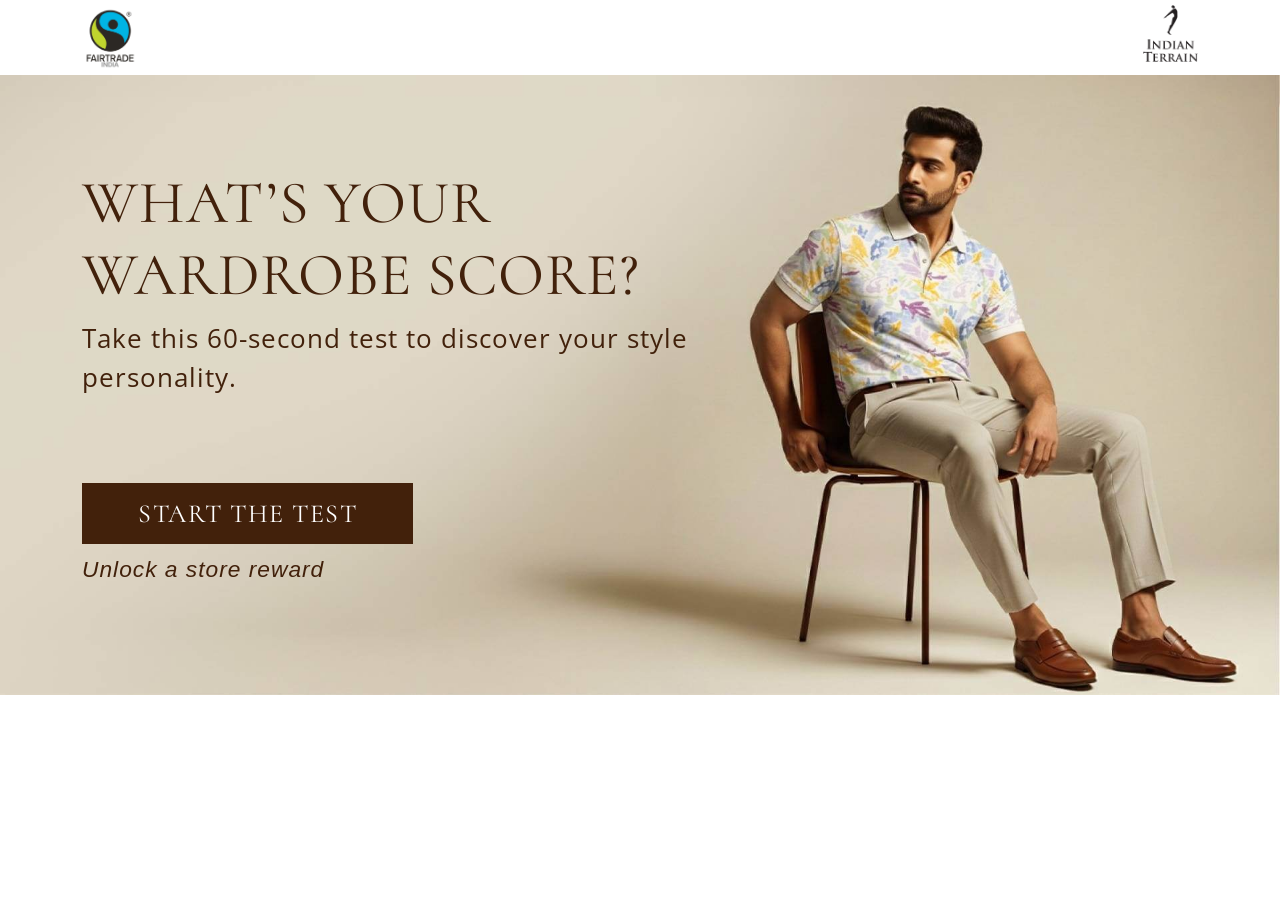
==== commit fb03b50a: "Add files via upload" ====
--- a/index.html
+++ b/index.html
@@ -14,9 +14,22 @@
 		href="https://fonts.googleapis.com/css2?family=Cormorant:wght@300..700&family=Open+Sans:ital,wght@0,300..800;1,300..800&display=swap"
 		rel="stylesheet">
 
+		<!-- Google Tag Manager -->
+		<!-- <script>(function(w,d,s,l,i){w[l]=w[l]||[];w[l].push({'gtm.start':
+		new Date().getTime(),event:'gtm.js'});var f=d.getElementsByTagName(s)[0],
+		j=d.createElement(s),dl=l!='dataLayer'?'&l='+l:'';j.async=true;j.src=
+		'https://www.googletagmanager.com/gtm.js?id='+i+dl;f.parentNode.insertBefore(j,f);
+		})(window,document,'script','dataLayer','GTM-WW7FQKDV');</script> -->
+		<!-- End Google Tag Manager -->
+
 </head>
 
 <body>
+	<!-- Google Tag Manager (noscript) -->
+	<!-- <noscript><iframe src="https://www.googletagmanager.com/ns.html?id=GTM-WW7FQKDV"
+	height="0" width="0" style="display:none;visibility:hidden"></iframe></noscript> -->
+	<!-- End Google Tag Manager (noscript) -->
+
 	<header>
 		<div class="container">
 			<nav class="row">
@@ -24,7 +37,7 @@
 					<a href="index.html"><img src="img/logo.png" width="" height="" alt="" /></a>
 				</div>
 				<div class="col-6 text-end">
-					<a href="javascript:;"><img src="img/logo-india.png" width="" height="" alt="" /></a>
+					<img src="img/logo-india.png" width="" height="" alt="" />
 				</div>
 			</nav>
 		</div>
@@ -45,7 +58,7 @@
 
 					<div>
 						<a id="show-q" class="btn start-btn">START THE TEST</a>
-						<p class="mt-2">Unlock a store reward</p>
+						<p class="mt-1"><small><em>Unlock a store reward</em></small></p>
 					</div>
 				</div>
 				<div id="qustions" class="qustions" style="display: none;">
@@ -55,19 +68,19 @@
 						<h3><span class="number">1.</span> How often do you repeat outfits?</h3>
 						<form>
 							<label>
-								<input type="radio" name="Q_1" value="8" />
+								<input type="radio" name="Q_1" value="4" />
 								<span>Rarely</span>
 							</label>
 							<label>
-								<input type="radio" name="Q_1" value="10" />
+								<input type="radio" name="Q_1" value="5" />
 								<span>Sometimes</span>
 							</label>
 							<label>
-								<input type="radio" name="Q_1" value="13" />
+								<input type="radio" name="Q_1" value="7" />
 								<span>Often</span>
 							</label>
 							<label>
-								<input type="radio" name="Q_1" value="15" />
+								<input type="radio" name="Q_1" value="9" />
 								<span>I repeat my favourites all the time</span>
 							</label>
 						</form>
@@ -78,19 +91,19 @@
 						<h3><span class="number">2.</span> When buying clothes, what matters most?</h3>
 						<form>
 							<label>
-								<input type="radio" name="Q_2" value="9" />
+								<input type="radio" name="Q_2" value="6" />
 								<span>Trend</span>
 							</label>
 							<label>
+								<input type="radio" name="Q_2" value="8" />
+								<span>Price</span>
+							</label>
+							<label>
 								<input type="radio" name="Q_2" value="11" />
-								<span>Price</span>
-							</label>
-							<label>
-								<input type="radio" name="Q_2" value="14" />
 								<span>Quality</span>
 							</label>
 							<label>
-								<input type="radio" name="Q_2" value="16" />
+								<input type="radio" name="Q_2" value="15" />
 								<span>Longevity</span>
 							</label>
 						</form>
@@ -98,22 +111,22 @@
 
 					<!-- q3 start -->
 					<div class="slide">
-						<h3><span class="number">3.</span> Have you ever checked where your clothes were made?</h3>
-						<form>
+						<h3><span class="number">3.</span> Do you think about how your clothes are made before buying them?</h3>
+						<form>
+							<label>
+								<input type="radio" name="Q_3" value="8" />
+								<span>Never</span>
+							</label>
 							<label>
 								<input type="radio" name="Q_3" value="10" />
-								<span>Never</span>
-							</label>
-							<label>
-								<input type="radio" name="Q_3" value="12" />
 								<span>Sometimes</span>
 							</label>
 							<label>
-								<input type="radio" name="Q_3" value="15" />
+								<input type="radio" name="Q_3" value="14" />
 								<span>Often</span>
 							</label>
 							<label>
-								<input type="radio" name="Q_3" value="17" />
+								<input type="radio" name="Q_3" value="20" />
 								<span>Always</span>
 							</label>
 						</form>
@@ -125,19 +138,19 @@
 						</h3>
 						<form>
 							<label>
-								<input type="radio" name="Q_4" value="11" />
+								<input type="radio" name="Q_4" value="9" />
 								<span>No</span>
 							</label>
 							<label>
-								<input type="radio" name="Q_4" value="13" />
+								<input type="radio" name="Q_4" value="12" />
 								<span>Maybe</span>
 							</label>
 							<label>
-								<input type="radio" name="Q_4" value="16" />
+								<input type="radio" name="Q_4" value="17" />
 								<span>Yes</span>
 							</label>
 							<label>
-								<input type="radio" name="Q_4" value="18" />
+								<input type="radio" name="Q_4" value="24" />
 								<span>Definitely</span>
 							</label>
 						</form>
@@ -148,19 +161,19 @@
 						<h3><span class="number">5.</span> Your shopping style is closest to:</h3>
 						<form>
 							<label>
-								<input type="radio" name="Q_5" value="12" />
+								<input type="radio" name="Q_5" value="10" />
 								<span>Impulsive</span>
 							</label>
 							<label>
-								<input type="radio" name="Q_5" value="14" />
+								<input type="radio" name="Q_5" value="13" />
 								<span>Trend driven</span>
 							</label>
 							<label>
-								<input type="radio" name="Q_5" value="17" />
+								<input type="radio" name="Q_5" value="19" />
 								<span>Thoughtful</span>
 							</label>
 							<label>
-								<input type="radio" name="Q_5" value="20" />
+								<input type="radio" name="Q_5" value="27" />
 								<span>Intentional</span>
 							</label>
 						</form>
@@ -190,7 +203,7 @@
 								<span id="answer" class="answer">00</span>
 							</div>
 							<div class="bottom-sec position-absolute ">
-								<h3>YOU ARE A <br><b><span id="type">---------</span></b></h3>
+								<h3>You are a  <br><b><span id="type">---------</span></b></h3>
 								<p id="reward">----------</p>
 							</div>
 						</div>
@@ -207,20 +220,20 @@
 								your reward:</p>
 							<p class="border-div"><span id="ruppee" class="ruppee">₹0</span> gift voucher on any
 								purchase</p>
-							<p class="small ">Visit your nearest Indian Terrain Exclusive Store to redeem<br>
-								Find a store: <a href="https://www.indianterrain.com/pages/store-locator"
+							<p class="small ">Visit any Indian Terrain branded outlet for redemption<br>
+								To find your nearest store, <a href="https://www.indianterrain.com/pages/store-locator"
 									target="_blank">
-									Click here
-								</a> <br> Valid till 12 May 2026</p>
+									<b>click here</b>
+								</a> <br> Valid till 12th May, 2026</p>
 							<div class="free">
 								<p class="m-0">Stand a chance to win a</p>
 								<h4 class="m-0">FREE FASHION STYLING SESSION</h4>
 							</div>
 							<p class="small mb-1">To qualify, follow both the instagram channels:</p>
 							<p class="small icons mb-0">
-								<a href="javascript:;"><img src="img/icon-1.png" width="" height="" alt=""
+								<a href="https://www.instagram.com/fairtrade.india/" target="_blank"><img src="img/icon-1.png" width="" height="" alt=""
 										class="img-fluid" /> fairtrade.india</a> |
-								<a href="javascript:;"><img src="img/icon-2.png" width="" height="" alt=""
+								<a href="https://www.instagram.com/indianterrainofficial/" target="_blank"><img src="img/icon-2.png" width="" height="" alt=""
 										class="img-fluid" /> indianterrainofficial</a>
 							</p>
 						</div>
--- a/css/style.css
+++ b/css/style.css
@@ -21,6 +21,10 @@
   text-transform: uppercase;
 }
 
+.hide-desktop {
+  display: none;
+}
+
 .btn {
   background: #42210b;
   color: #fff;
@@ -39,6 +43,10 @@
 /* header */
 header {
   background: #fff;
+  /* position: fixed; */
+  width: 100%;
+  z-index: 9;
+  top: 0;
 }
 
 nav {
@@ -46,14 +54,24 @@
 }
 
 nav img {
-  width: 70px;
-}
-
+  width: 55px;
+}
+
+.banner {
+  /* height: 100vh; */
+  /* overflow: hidden; */
+  background: #cfc7b4;
+}
+
+/* .banner-img{
+  height: 100vh;
+  width: 100%;
+} */
 .banner-text {
-  top: 47%;
-  bottom: 0;
-  transform: translateY(-50%);
-  width: 53%;
+  /* top: 50%; */
+  /* bottom: 0; */
+  /* transform: translateY(-50%); */
+  width: 50%;
 }
 
 .banner-text h1 {
@@ -152,6 +170,13 @@
   display: block;
 }
 
+.result-page {
+  /* margin-top:10vh ; */
+  /* height: 90vh; */
+  /* overflow: hidden; */
+  display: none;
+}
+
 .score {
   background: #D8D1BF;
   background: linear-gradient(155deg, rgba(216, 209, 191, 1) 0%, rgba(214, 203, 181, 1) 100%);
@@ -159,12 +184,12 @@
 }
 
 .score-card {
-  max-width: 350px;
+  max-width: 340px;
   text-align: center;
-  position: absolute;
-  top: 30px;
+  /* position: absolute;
+  top: 40px;
   left: 0;
-  right: 0;
+  right: 0; */
   margin: auto;
 }
 
@@ -216,7 +241,7 @@
 
 .reward {
   display: block;
-  font-size: 24px;
+  font-size: 28px;
   font-weight: 700;
 }
 
@@ -239,6 +264,7 @@
 }
 
 .free {
+  width: 70%;
   background: #E1A84F;
   background: linear-gradient(90deg, rgba(225, 168, 79, 1) 0%, rgba(226, 169, 79, 1) 50%, rgba(225, 168, 79, 1) 100%);
   border-radius: 20px;
@@ -315,10 +341,14 @@
 
   .score-card {
     max-width: 480px;
-    top: 50px;
+    /* top: 50px; */
   }
 
   .score-card h3 {
+    font-size: 30px;
+  }
+
+  .score-card h3 b {
     font-size: 36px;
   }
 
@@ -343,7 +373,7 @@
   }
 
   .reward {
-    font-size: 30px;
+    font-size: 34px;
   }
 }
 
@@ -426,11 +456,11 @@
   }
 
   .banner-text {
-    top: 42%;
+    /* top: 42%; */
   }
 
   .banner-text h1 {
-    font-size: 48px;
+    font-size: 40px;
   }
 
 
@@ -448,9 +478,12 @@
   }
 
   label span {
-    height: 40px;
-  }
-
+    height: 35px;
+    font-size: 18px;
+  }
+    .border-div {
+        padding: 5px 40px 5px 40px;
+    }
   .square-reward {
     padding: 10px 50px;
     width: 95%;
@@ -477,38 +510,198 @@
 }
 
 @media only screen and (max-width:991px) {
- .score-card {
-        max-width: 235px;
-        top: 15px;
+  h3{
+    font-size: 18px;
+  }
+  p{
+    font-size: 12px;
+  }
+  .score-card {
+    max-width: 235px;
+    /* top: 15px; */
+  }
+
+  .border-div {
+    padding: 10px 40px 10px 40px;
+  }
+  .free{
+    width: 100%;
+  }
+  .free h4 {
+    font-size: 16px;
+  }
+
+  .ruppee {
+    font-size: 38px;
+  }
+  .small{
+    font-size: 10px;
+  }
+    .score-card {
+      max-width: 200px;
+  }
+  .btn {
+        font-size: 12px;
     }
+}
+
+@media only screen and (max-width:767px) {
+  .btn {
+    font-size: 13px;
+    padding: 8px 10px;
+  }
+
+  h3 {
+    font-size: 24px;
+  }
+
+  h3 b {
+    font-size: 28px;
+  }
+
+  .hide-mobile {
+    display: none;
+  }
+
+  .hide-desktop {
+    display: block;
+  }
+
+  header {
+    position: fixed;
+  }
+
+  .banner {
+    height: 100vh;
+    overflow: unset;
+  }
+
+  .mobile-img {
+    position: absolute;
+    bottom: 0;
+  }
+
+  .banner-text {
+    width: 94%;
+    text-align: center;
+    transform: unset ! IMPORTANT;
+    top: 15% !important;
+  }
+
+  .banner-text .btn.start-btn {
+    font-size: 12px;
+    padding: 5px 10px;
+  }
+
+  .banner-text h1 {
+    font-size: 30px;
+  }
+
+  .banner-text p {
+    font-size: 13px;
+    margin: 0;
+    width: 100%;
+  }
+
+  .banner-text .btn.start-btn {
+    margin-top: 30px;
+  }
+
+  .qustions {
+    text-align: left;
+  }
+
+  .banner-text span.number {
+    font-size: 28px;
+  }
+
+  .qustions h3 {
+    font-size: 20px;
+  }
+
+  label span {
+    font-size: 15px;
+    padding: 5px 0px 5px 15px;
+
+  }
+
+  .free {
+    padding: 10px 25px;
+  }
+
+  .free h4 {
+    font-size: 20px;
+    font-weight: 700;
+  }
+
+  .score-card {
+    max-width: unset;
+    position: unset !important;
+    transform: unset !important;
+    padding-bottom: 20px;
+
+  }
+
   .border-div {
-      padding: 10px 40px 10px 40px;
-  }
-      .free h4 {
-        font-size: 18px;
-    }
-    .ruppee {
-        font-size: 50px;
-    }
-}
-
-@media only screen and (max-width:767px) {
-  .banner-text .btn.start-btn {
-        font-size: 12px;
-        padding:5px 10px;
-    }
-  .banner-text h1 {
-        font-size: 20px;
-    }
-    .banner-text p {
-        font-size: 12px;
-        margin: 0;
-    }
-        .banner-text .btn.start-btn {
-        margin-top: 10px;
-    }
-  .score-card {
-        max-width: unset;
-        position: unset;
-    }
+    padding: 10px 20px;
+  }
+
+  .bottom-sec {
+    bottom: 23%;
+  }
+
+  .middle-sec {
+    top: 21%;
+  }
+
+  .middle-sec span {
+    font-size: 64px;
+  }
+
+  .result-page {
+    padding: 0 35px;
+    margin-top: 75px;
+    background: url(../img/footer-right.jpg) center;
+    position: relative;
+  }
+
+  .result-page::before {
+    content: "";
+    width: 100%;
+    height: 100%;
+    background: rgb(0 0 0 / 50%);
+    position: absolute;
+    left: 0;
+    right: 0;
+    top: 0;
+    bottom: 0;
+  }
+
+  .square-reward {
+    position: unset !important;
+    width: 100%;
+    height: 100%;
+    /* margin-top: 20px; */
+    background: #653d23;
+    padding: 10px;
+
+  }
+
+  .square-reward .translate-middle-y {
+    transform: unset !important;
+    position: unset !important;
+  }
+
+  .score {
+    background: unset;
+  }
+
+  .share-instagram {
+    font-size: 16px;
+    padding: 10px 30px;
+  }
+
+  .small {
+    font-size: 11px;
+  }
 }
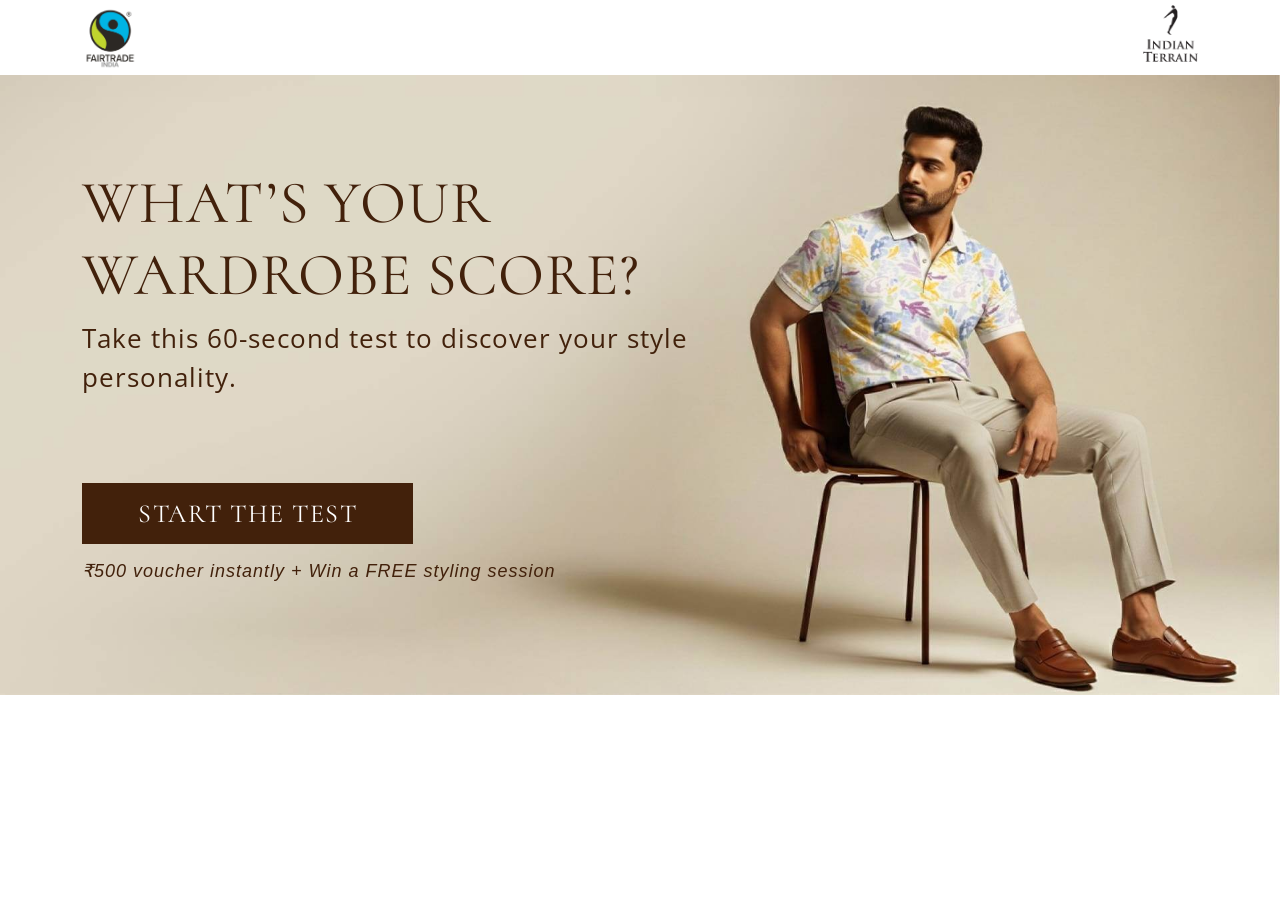
==== commit e8c85e1f: "Add files via upload" ====
--- a/index.html
+++ b/index.html
@@ -4,30 +4,29 @@
 <head>
 	<meta charset="UTF-8">
 	<meta name="viewport" content="width=device-width, initial-scale=1">
-	<title>Wardrobe Score </title>
+	<title>Wardrobe Score</title>
 	<link href="https://cdn.jsdelivr.net/npm/bootstrap@5.3.8/dist/css/bootstrap.min.css" rel="stylesheet"
 		integrity="sha384-sRIl4kxILFvY47J16cr9ZwB07vP4J8+LH7qKQnuqkuIAvNWLzeN8tE5YBujZqJLB" crossorigin="anonymous">
-	<link rel="stylesheet" href="css/style.css">
+	<link rel="stylesheet" href="css/style.css?">
 
 	<!-- Fonts -->
 	<link
 		href="https://fonts.googleapis.com/css2?family=Cormorant:wght@300..700&family=Open+Sans:ital,wght@0,300..800;1,300..800&display=swap"
 		rel="stylesheet">
 
-		<!-- Google Tag Manager -->
-		<!-- <script>(function(w,d,s,l,i){w[l]=w[l]||[];w[l].push({'gtm.start':
-		new Date().getTime(),event:'gtm.js'});var f=d.getElementsByTagName(s)[0],
-		j=d.createElement(s),dl=l!='dataLayer'?'&l='+l:'';j.async=true;j.src=
-		'https://www.googletagmanager.com/gtm.js?id='+i+dl;f.parentNode.insertBefore(j,f);
-		})(window,document,'script','dataLayer','GTM-WW7FQKDV');</script> -->
-		<!-- End Google Tag Manager -->
-
+	<!-- Google Tag Manager -->
+	<script>(function(w,d,s,l,i){w[l]=w[l]||[];w[l].push({'gtm.start':
+	new Date().getTime(),event:'gtm.js'});var f=d.getElementsByTagName(s)[0],
+	j=d.createElement(s),dl=l!='dataLayer'?'&l='+l:'';j.async=true;j.src=
+	'https://www.googletagmanager.com/gtm.js?id='+i+dl;f.parentNode.insertBefore(j,f);
+	})(window,document,'script','dataLayer','GTM-WW7FQKDV');</script>
+	<!-- End Google Tag Manager -->
 </head>
 
 <body>
 	<!-- Google Tag Manager (noscript) -->
-	<!-- <noscript><iframe src="https://www.googletagmanager.com/ns.html?id=GTM-WW7FQKDV"
-	height="0" width="0" style="display:none;visibility:hidden"></iframe></noscript> -->
+	<noscript><iframe src="https://www.googletagmanager.com/ns.html?id=GTM-WW7FQKDV"
+	height="0" width="0" style="display:none;visibility:hidden"></iframe></noscript>
 	<!-- End Google Tag Manager (noscript) -->
 
 	<header>
@@ -54,189 +53,9 @@
 				<div id="first-text" class="first-text">
 					<h1>WHAT’S YOUR <br>WARDROBE SCORE?</h1>
 					<p>Take this 60-second test to discover your style personality.</p>
-					<p></p>
-
 					<div>
-						<a id="show-q" class="btn start-btn">START THE TEST</a>
-						<p class="mt-1"><small><em>Unlock a store reward</em></small></p>
-					</div>
-				</div>
-				<div id="qustions" class="qustions" style="display: none;">
-
-					<!-- q1 start -->
-					<div class="slide active">
-						<h3><span class="number">1.</span> How often do you repeat outfits?</h3>
-						<form>
-							<label>
-								<input type="radio" name="Q_1" value="4" />
-								<span>Rarely</span>
-							</label>
-							<label>
-								<input type="radio" name="Q_1" value="5" />
-								<span>Sometimes</span>
-							</label>
-							<label>
-								<input type="radio" name="Q_1" value="7" />
-								<span>Often</span>
-							</label>
-							<label>
-								<input type="radio" name="Q_1" value="9" />
-								<span>I repeat my favourites all the time</span>
-							</label>
-						</form>
-					</div>
-
-					<!-- q2 start -->
-					<div class="slide">
-						<h3><span class="number">2.</span> When buying clothes, what matters most?</h3>
-						<form>
-							<label>
-								<input type="radio" name="Q_2" value="6" />
-								<span>Trend</span>
-							</label>
-							<label>
-								<input type="radio" name="Q_2" value="8" />
-								<span>Price</span>
-							</label>
-							<label>
-								<input type="radio" name="Q_2" value="11" />
-								<span>Quality</span>
-							</label>
-							<label>
-								<input type="radio" name="Q_2" value="15" />
-								<span>Longevity</span>
-							</label>
-						</form>
-					</div>
-
-					<!-- q3 start -->
-					<div class="slide">
-						<h3><span class="number">3.</span> Do you think about how your clothes are made before buying them?</h3>
-						<form>
-							<label>
-								<input type="radio" name="Q_3" value="8" />
-								<span>Never</span>
-							</label>
-							<label>
-								<input type="radio" name="Q_3" value="10" />
-								<span>Sometimes</span>
-							</label>
-							<label>
-								<input type="radio" name="Q_3" value="14" />
-								<span>Often</span>
-							</label>
-							<label>
-								<input type="radio" name="Q_3" value="20" />
-								<span>Always</span>
-							</label>
-						</form>
-					</div>
-
-					<!-- q4 start -->
-					<div class="slide">
-						<h3><span class="number">4.</span> Would you invest slightly more in clothing that lasts longer?
-						</h3>
-						<form>
-							<label>
-								<input type="radio" name="Q_4" value="9" />
-								<span>No</span>
-							</label>
-							<label>
-								<input type="radio" name="Q_4" value="12" />
-								<span>Maybe</span>
-							</label>
-							<label>
-								<input type="radio" name="Q_4" value="17" />
-								<span>Yes</span>
-							</label>
-							<label>
-								<input type="radio" name="Q_4" value="24" />
-								<span>Definitely</span>
-							</label>
-						</form>
-					</div>
-
-					<!-- q5 start -->
-					<div class="slide">
-						<h3><span class="number">5.</span> Your shopping style is closest to:</h3>
-						<form>
-							<label>
-								<input type="radio" name="Q_5" value="10" />
-								<span>Impulsive</span>
-							</label>
-							<label>
-								<input type="radio" name="Q_5" value="13" />
-								<span>Trend driven</span>
-							</label>
-							<label>
-								<input type="radio" name="Q_5" value="19" />
-								<span>Thoughtful</span>
-							</label>
-							<label>
-								<input type="radio" name="Q_5" value="27" />
-								<span>Intentional</span>
-							</label>
-						</form>
-					</div>
-					<p id="error-msg" class="error"></p>
-					<a class="btn" id="prev" style="display: none;">Previous</a>
-					<a class="btn" id="next">Next</a>
-					<a class="btn" id="result" style="display: none;">Show Result</a>
-
-				</div>
-			</div>
-		</div>
-	</section>
-
-	<section class="result-page">
-		<div class="container-fluid p-0">
-			<div class="row m-0 ">
-				<div class="col-sm-6 p-0 score">
-					<div class="score-card position-absolute top-50 start-0 end-0 translate-middle-y">
-
-						<div class="card-div">
-							<img src="[data-uri]" class="img-fluid" width="" height="" alt="" />
-							<div class="top-sec position-absolute ">
-								<h3>YOUR WARDROBE <br>SCORE:</h3>
-							</div>
-							<div class="middle-sec position-absolute ">
-								<span id="answer" class="answer">00</span>
-							</div>
-							<div class="bottom-sec position-absolute ">
-								<h3>You are a  <br><b><span id="type">---------</span></b></h3>
-								<p id="reward">----------</p>
-							</div>
-						</div>
-
-						<a id="share-instagram" class="btn mt-3 share-instagram">SHARE ON INSTAGRAM</a>
-					</div>
-
-				</div>
-				<div class="col-sm-6 p-0 position-relative">
-					<img src="img/footer-right.jpg" class="img-fluid hide-mobile" width="" height="" alt="" />
-					<div class="square-reward text-center position-absolute">
-						<div class="position-absolute top-50 start-0 end-0 translate-middle-y p-2">
-							<p><span class="reward">Congratulations!</span> Share your score on our Instagram to unlock
-								your reward:</p>
-							<p class="border-div"><span id="ruppee" class="ruppee">₹0</span> gift voucher on any
-								purchase</p>
-							<p class="small ">Visit any Indian Terrain branded outlet for redemption<br>
-								To find your nearest store, <a href="https://www.indianterrain.com/pages/store-locator"
-									target="_blank">
-									<b>click here</b>
-								</a> <br> Valid till 12th May, 2026</p>
-							<div class="free">
-								<p class="m-0">Stand a chance to win a</p>
-								<h4 class="m-0">FREE FASHION STYLING SESSION</h4>
-							</div>
-							<p class="small mb-1">To qualify, follow both the instagram channels:</p>
-							<p class="small icons mb-0">
-								<a href="https://www.instagram.com/fairtrade.india/" target="_blank"><img src="img/icon-1.png" width="" height="" alt=""
-										class="img-fluid" /> fairtrade.india</a> |
-								<a href="https://www.instagram.com/indianterrainofficial/" target="_blank"><img src="img/icon-2.png" width="" height="" alt=""
-										class="img-fluid" /> indianterrainofficial</a>
-							</p>
-						</div>
+						<a href="scorecard.html" id="show-q" class="btn start-btn">START THE TEST</a>
+						<p class="mt-1"><small><em>₹500 voucher instantly + Win a FREE styling session</em></small></p>
 					</div>
 				</div>
 			</div>
@@ -246,9 +65,13 @@
 
 
 
+
+
+
+
 </body>
 <script src="https://ajax.googleapis.com/ajax/libs/jquery/3.7.1/jquery.min.js"></script>
 <script src="https://cdn.jsdelivr.net/npm/html2canvas@1.4.1/dist/html2canvas.min.js"></script>
-<script src="js/main.js"></script>
+<script src="js/main.js?"></script>
 
 </html>
--- a/css/style.css
+++ b/css/style.css
@@ -5,6 +5,7 @@
   font-style: normal;
   color: #42210b;
   letter-spacing: 1px;
+  font-size: 15px;
 }
 
 h1,
@@ -81,6 +82,9 @@
 
 .banner-text p {
   font-size: 26px;
+}
+.banner-text p small{
+  font-size: 18px;
 }
 
 .banner-text .btn.start-btn {
@@ -218,12 +222,16 @@
 }
 
 .bottom-sec {
-  bottom: 23%;
+  bottom: 20%;
+}
+.bottom-sec h3{
+  text-transform: unset;
 }
 
 .bottom-sec p {
   font-size: 14px;
   font-weight: 500;
+  padding: 0 15px;
 }
 
 .square-reward {
@@ -241,8 +249,9 @@
 
 .reward {
   display: block;
-  font-size: 28px;
+  font-size: 26px;
   font-weight: 700;
+  margin-bottom: 5px;
 }
 
 .square-reward p a {
@@ -326,7 +335,9 @@
   .banner-text p {
     font-size: 28px;
   }
-
+  .banner-text p small{
+    font-size: 20px;
+  }
   .qustions h3 {
     font-size: 36px;
   }
@@ -424,6 +435,9 @@
 
   .banner-text p {
     font-size: 23px;
+  }
+   .banner-text p small{
+    font-size: 16px;
   }
 
   .score-card {
@@ -466,6 +480,9 @@
 
   .banner-text p {
     font-size: 20px;
+  }
+   .banner-text p small{
+    font-size: 15px;
   }
 
   .banner-text .btn.start-btn {
@@ -602,6 +619,9 @@
     margin: 0;
     width: 100%;
   }
+   .banner-text p small{
+    font-size: 11px;
+  }
 
   .banner-text .btn.start-btn {
     margin-top: 30px;
@@ -638,20 +658,22 @@
     max-width: unset;
     position: unset !important;
     transform: unset !important;
-    padding-bottom: 20px;
+    padding: 15px 0;
 
   }
 
   .border-div {
     padding: 10px 20px;
   }
-
+.top-sec {
+    top: 6%;
+}
   .bottom-sec {
     bottom: 23%;
   }
 
   .middle-sec {
-    top: 21%;
+    top: 22%;
   }
 
   .middle-sec span {
@@ -680,10 +702,11 @@
   .square-reward {
     position: unset !important;
     width: 100%;
-    height: 100%;
+    height: auto;
     /* margin-top: 20px; */
     background: #653d23;
-    padding: 10px;
+    padding: 10px 5px;
+    margin-bottom: 20px;
 
   }
 
@@ -699,9 +722,27 @@
   .share-instagram {
     font-size: 16px;
     padding: 10px 30px;
+    background: #653d23;
+    border: 1px solid #653d23;
+  }
+  .share-instagram:hover{
+    background: #fff;
+    border: 1px solid #fff;
+    color: #653d23;
   }
 
   .small {
-    font-size: 11px;
+    font-size: 10px;
+  }
+}
+
+@media only screen and (max-width:412px){
+  .middle-sec {
+        top: 24%;
+    }
+}
+@media only screen and (max-width:320px){
+  .result-page {
+      padding: 0 10px;
   }
 }
